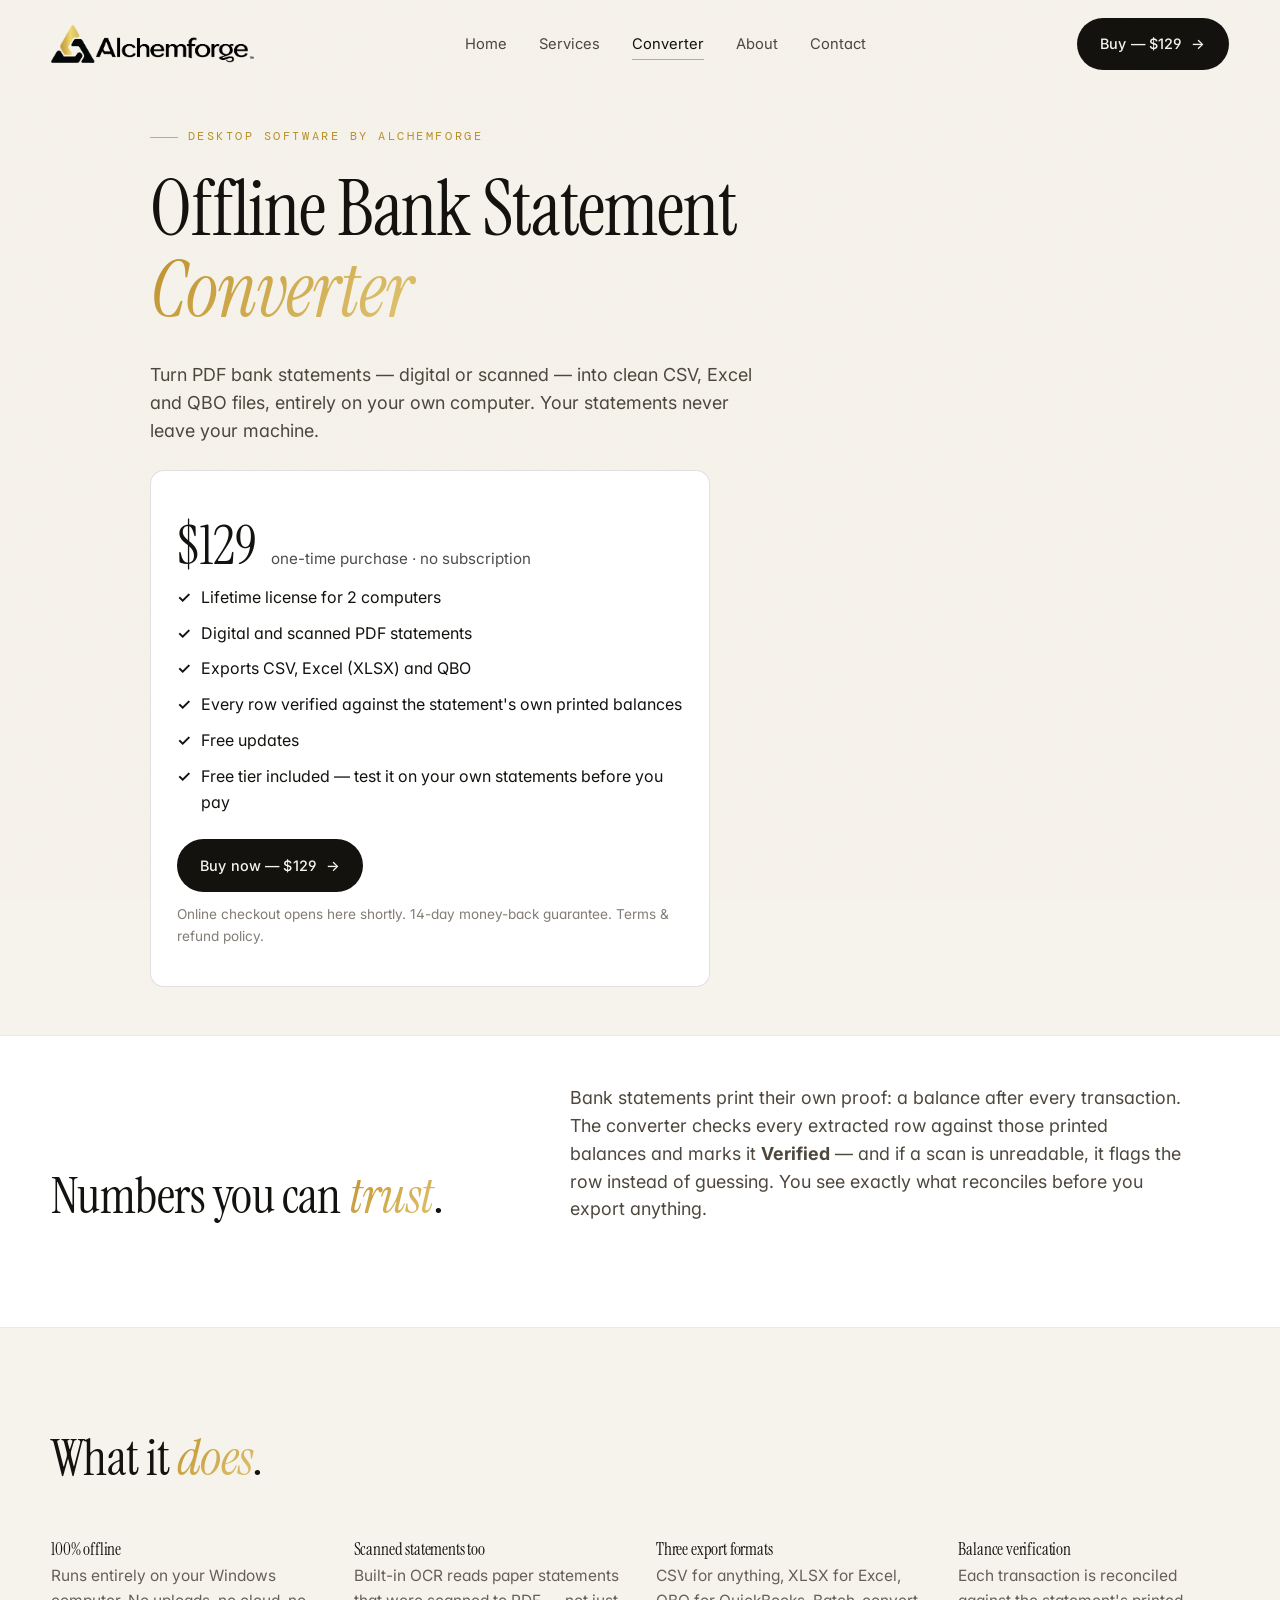
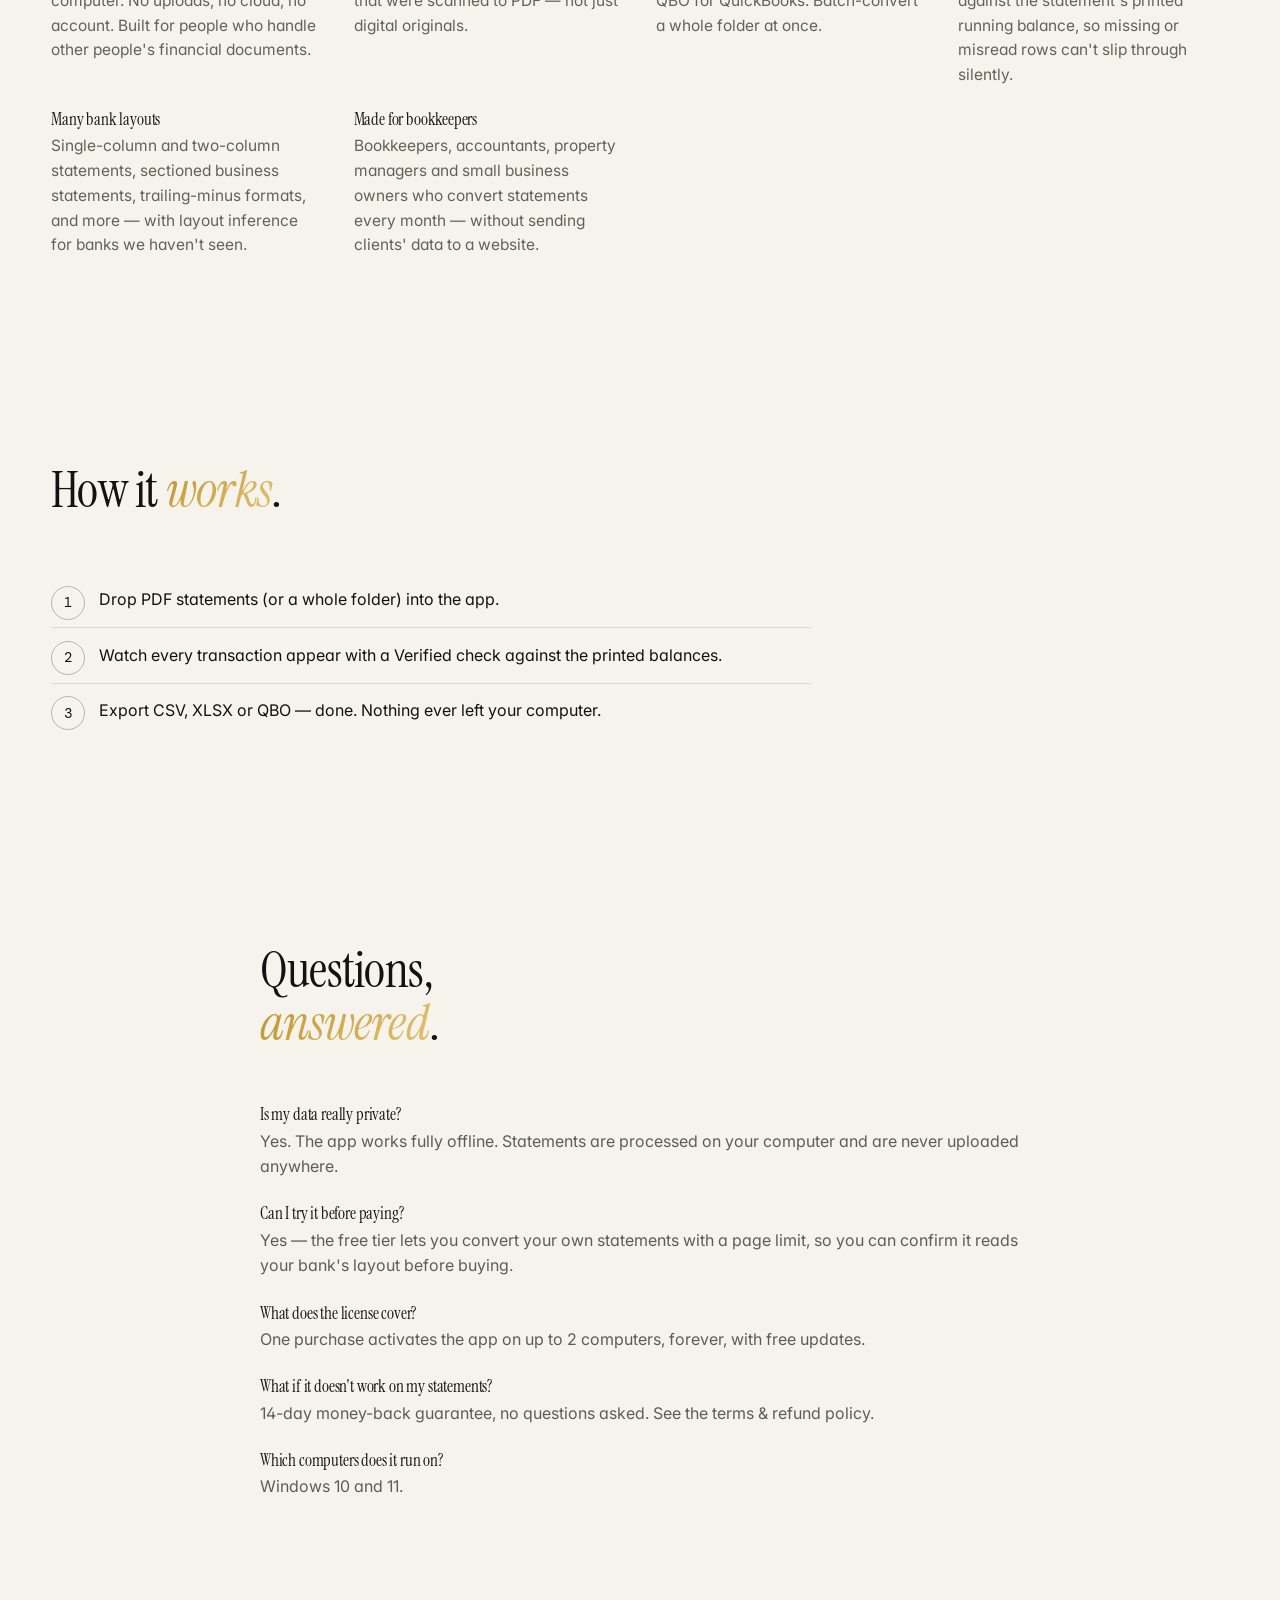
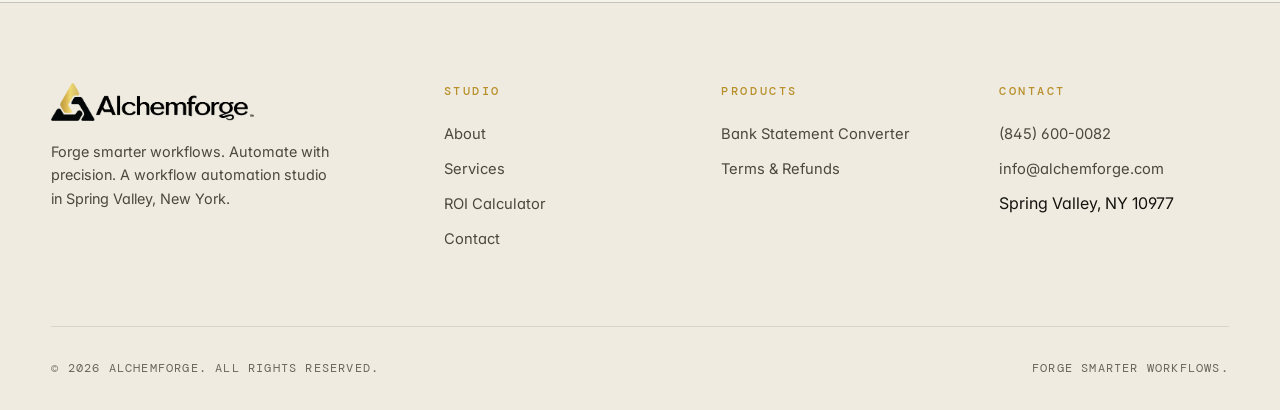
==== converter.html @ 485dc918 "Simplify purchase note" ====
<!doctype html>
<html lang="en">
<head>
<meta charset="utf-8" />
<meta name="viewport" content="width=device-width, initial-scale=1" />
<title>Offline Bank Statement Converter — Alchemforge</title>
<meta name="description" content="Convert PDF bank statements — digital or scanned — into CSV, Excel and QBO files, entirely on your own computer. One-time purchase, $129. By Alchemforge." />
<meta name="theme-color" content="#f6f3ec" />

<meta property="og:type" content="website" />
<meta property="og:title" content="Offline Bank Statement Converter — Alchemforge" />
<meta property="og:description" content="PDF bank statements to CSV, Excel and QBO — 100% offline on your computer. $129 one-time, lifetime license." />
<meta property="og:image" content="assets/images/logo.png" />
<meta property="og:site_name" content="Alchemforge" />

<link rel="icon" href="assets/images/favicon.ico" sizes="any" />
<link rel="icon" type="image/png" sizes="32x32" href="assets/images/favicon-32.png" />
<link rel="icon" type="image/png" sizes="16x16" href="assets/images/favicon-16.png" />
<link rel="apple-touch-icon" sizes="180x180" href="assets/images/apple-touch-icon.png" />

<link rel="preconnect" href="https://fonts.googleapis.com" />
<link rel="preconnect" href="https://fonts.gstatic.com" crossorigin />
<link href="https://fonts.googleapis.com/css2?family=Instrument+Serif:ital@0;1&family=Inter:wght@300;400;500;600&family=DM+Mono:wght@400;500&display=swap" rel="stylesheet" />

<link rel="stylesheet" href="assets/css/site.css" />

<style>
/* Page-local styles for the product page; everything else comes from site.css */
.product-hero { padding: 7.5rem 0 3rem; }
.product-hero .wrap { max-width: 980px; }
.price-row { display: flex; flex-wrap: wrap; align-items: baseline; gap: 0.9rem; margin: 1.4rem 0 0.4rem; }
.price-big { font-family: "Instrument Serif", serif; font-size: clamp(2.4rem, 5vw, 3.4rem); line-height: 1; }
.price-note { font-size: 0.95rem; opacity: 0.75; }
.buy-card { border: 1px solid rgba(0,0,0,0.12); border-radius: 14px; padding: 1.6rem 1.6rem 1.4rem; background: #fff; max-width: 560px; margin-top: 1.6rem; }
.buy-card ul { list-style: none; margin: 0 0 1.2rem; padding: 0; }
.buy-card li { padding: 0.32rem 0 0.32rem 1.5rem; position: relative; }
.buy-card li::before { content: "✓"; position: absolute; left: 0; font-weight: 600; }
.buy-smallprint { font-size: 0.85rem; opacity: 0.7; margin-top: 0.8rem; }
.feature-grid { display: grid; grid-template-columns: repeat(auto-fit, minmax(240px, 1fr)); gap: 1.4rem 2rem; margin-top: 2rem; }
.feature-grid h3 { font-size: 1.08rem; margin: 0 0 0.35rem; }
.feature-grid p { margin: 0; font-size: 0.97rem; opacity: 0.85; }
.steps { counter-reset: step; margin: 2rem 0 0; padding: 0; list-style: none; max-width: 760px; }
.steps li { counter-increment: step; padding: 0.9rem 0 0.9rem 3rem; position: relative; border-top: 1px solid rgba(0,0,0,0.1); }
.steps li:first-child { border-top: 0; }
.steps li::before { content: counter(step); position: absolute; left: 0; top: 0.8rem; width: 2rem; height: 2rem; border: 1px solid rgba(0,0,0,0.25); border-radius: 50%; display: grid; place-items: center; font-family: "DM Mono", monospace; font-size: 0.9rem; }
.qa { max-width: 760px; }
.qa h3 { font-size: 1.05rem; margin: 1.6rem 0 0.3rem; }
.qa p { margin: 0; opacity: 0.88; }
.verify-band { background: #fff; border-top: 1px solid rgba(0,0,0,0.08); border-bottom: 1px solid rgba(0,0,0,0.08); padding: 3rem 0; }
</style>
</head>
<body>
<a class="skip" href="#main">Skip to content</a>

<header class="site-header" id="siteHeader">
  <div class="wrap nav">
    <a class="brand" href="index.html" aria-label="Alchemforge home"><img src="assets/images/logo.png" alt="Alchemforge"/></a>
    <nav aria-label="Primary">
      <ul class="nav-links">
        <li><a href="index.html">Home</a></li>
        <li><a href="services.html">Services</a></li>
        <li><a href="converter.html" class="active">Converter</a></li>
        <li><a href="about.html">About</a></li>
        <li><a href="contact.html">Contact</a></li>
      </ul>
    </nav>
    <a class="btn btn-primary" href="#buy"><span class="label">Buy — $129</span><span class="arrow">→</span></a>
    <button class="menu-toggle" aria-label="Open menu" aria-controls="mobilePanel" aria-expanded="false"><span></span></button>
  </div>
</header>

<div class="mobile-panel" id="mobilePanel" role="dialog" aria-label="Menu">
  <ul>
    <li><a href="index.html">Home</a></li>
    <li><a href="services.html">Services</a></li>
    <li><a href="converter.html">Converter</a></li>
    <li><a href="about.html">About</a></li>
    <li><a href="contact.html">Contact</a></li>
  </ul>
  <a class="btn btn-primary" href="#buy"><span class="label">Buy — $129</span><span class="arrow">→</span></a>
  <div class="meta">Spring Valley, NY · (845) 600-0082</div>
</div>

<main id="main">

  <section class="product-hero">
    <div class="wrap">
      <span class="eyebrow">Desktop software by Alchemforge</span>
      <h1>Offline Bank Statement<br/><em class="italic-accent">Converter</em></h1>
      <p class="lede">
        Turn PDF bank statements — digital or scanned — into clean CSV, Excel and QBO files,
        entirely on your own computer. Your statements never leave your machine.
      </p>

      <div class="buy-card" id="buy">
        <div class="price-row">
          <span class="price-big">$129</span>
          <span class="price-note">one-time purchase · no subscription</span>
        </div>
        <ul>
          <li>Lifetime license for 2 computers</li>
          <li>Digital and scanned PDF statements</li>
          <li>Exports CSV, Excel (XLSX) and QBO</li>
          <li>Every row verified against the statement's own printed balances</li>
          <li>Free updates</li>
          <li>Free tier included — test it on your own statements before you pay</li>
        </ul>
        <a class="btn btn-primary" href="contact.html"><span class="label">Buy now — $129</span><span class="arrow">→</span></a>
        <p class="buy-smallprint">
          Online checkout opens here shortly.
          14-day money-back guarantee. <a href="terms.html">Terms &amp; refund policy</a>.
        </p>
      </div>
    </div>
  </section>

  <section class="verify-band">
    <div class="wrap">
      <div class="section-head">
        <div>
          <h2>Numbers you can <em class="italic-accent">trust</em>.</h2>
        </div>
        <div>
          <p class="lede" style="margin: 0;">
            Bank statements print their own proof: a balance after every transaction.
            The converter checks every extracted row against those printed balances and
            marks it <strong>Verified</strong> — and if a scan is unreadable, it flags the row
            instead of guessing. You see exactly what reconciles before you export anything.
          </p>
        </div>
      </div>
    </div>
  </section>

  <section>
    <div class="wrap">
      <div class="section-head">
        <div>
          <h2>What it <em class="italic-accent">does</em>.</h2>
        </div>
      </div>
      <div class="feature-grid">
        <div>
          <h3>100% offline</h3>
          <p>Runs entirely on your Windows computer. No uploads, no cloud, no account. Built for people who handle other people's financial documents.</p>
        </div>
        <div>
          <h3>Scanned statements too</h3>
          <p>Built-in OCR reads paper statements that were scanned to PDF — not just digital originals.</p>
        </div>
        <div>
          <h3>Three export formats</h3>
          <p>CSV for anything, XLSX for Excel, QBO for QuickBooks. Batch-convert a whole folder at once.</p>
        </div>
        <div>
          <h3>Balance verification</h3>
          <p>Each transaction is reconciled against the statement's printed running balance, so missing or misread rows can't slip through silently.</p>
        </div>
        <div>
          <h3>Many bank layouts</h3>
          <p>Single-column and two-column statements, sectioned business statements, trailing-minus formats, and more — with layout inference for banks we haven't seen.</p>
        </div>
        <div>
          <h3>Made for bookkeepers</h3>
          <p>Bookkeepers, accountants, property managers and small business owners who convert statements every month — without sending clients' data to a website.</p>
        </div>
      </div>
    </div>
  </section>

  <section>
    <div class="wrap">
      <div class="section-head">
        <div>
          <h2>How it <em class="italic-accent">works</em>.</h2>
        </div>
      </div>
      <ol class="steps">
        <li>Drop PDF statements (or a whole folder) into the app.</li>
        <li>Watch every transaction appear with a Verified check against the printed balances.</li>
        <li>Export CSV, XLSX or QBO — done. Nothing ever left your computer.</li>
      </ol>
    </div>
  </section>

  <section>
    <div class="wrap qa">
      <div class="section-head">
        <div>
          <h2>Questions, <em class="italic-accent">answered</em>.</h2>
        </div>
      </div>
      <h3>Is my data really private?</h3>
      <p>Yes. The app works fully offline. Statements are processed on your computer and are never uploaded anywhere.</p>
      <h3>Can I try it before paying?</h3>
      <p>Yes — the free tier lets you convert your own statements with a page limit, so you can confirm it reads your bank's layout before buying.</p>
      <h3>What does the license cover?</h3>
      <p>One purchase activates the app on up to 2 computers, forever, with free updates.</p>
      <h3>What if it doesn't work on my statements?</h3>
      <p>14-day money-back guarantee, no questions asked. See the <a href="terms.html">terms &amp; refund policy</a>.</p>
      <h3>Which computers does it run on?</h3>
      <p>Windows 10 and 11.</p>
    </div>
  </section>

</main>

<footer class="site-footer">
  <div class="wrap">
    <div class="footer-grid">
      <div class="footer-brand">
        <a class="brand" href="index.html"><img src="assets/images/logo.png" alt="Alchemforge"/></a>
        <p>Forge smarter workflows. Automate with precision. A workflow automation studio in Spring Valley, New York.</p>
      </div>
      <div class="footer-col"><h5>Studio</h5><ul>
        <li><a href="about.html">About</a></li>
        <li><a href="services.html">Services</a></li>
        <li><a href="roi.html">ROI Calculator</a></li>
        <li><a href="contact.html">Contact</a></li>
      </ul></div>
      <div class="footer-col"><h5>Products</h5><ul>
        <li><a href="converter.html">Bank Statement Converter</a></li>
        <li><a href="terms.html">Terms &amp; Refunds</a></li>
      </ul></div>
      <div class="footer-col"><h5>Contact</h5><ul>
        <li><a href="tel:+18456000082">(845) 600-0082</a></li>
        <li><a href="mailto:info@alchemforge.com">info@alchemforge.com</a></li>
        <li>Spring Valley, NY 10977</li>
      </ul></div>
    </div>
    <div class="footer-bottom">
      <div>© <span data-year>2026</span> Alchemforge. All rights reserved.</div>
      <div>Forge smarter workflows.</div>
    </div>
  </div>
</footer>

<script src="assets/js/site.js"></script>
</body>
</html>
---- assets/css/site.css ----
/* =========================================================
   Alchemforge — v3 Stylesheet
   Light cream theme, classical serif (no soft/wavy curves),
   cleaner typography, no text-overflow issues
   ========================================================= */

:root {
  /* Cream paper */
  --paper:      #f6f3ec;
  --paper-2:    #efebe1;
  --paper-3:    #e7e2d4;
  --bone:       #ddd6c4;
  --line:       rgba(20, 18, 14, 0.10);
  --line-2:     rgba(20, 18, 14, 0.18);
  --line-3:     rgba(20, 18, 14, 0.28);

  /* Ink */
  --ink:        #14120e;
  --ink-2:      #2a2620;
  --ink-3:      #4d473d;
  --muted:      #6b665b;
  --muted-2:    #8b8678;

  /* Gold — matched to the actual logo gradient (warmer/brighter, less brown) */
  --gold:       #d4ad3f;     /* dominant logo gold */
  --gold-2:     #e0c574;     /* mid gold (median sample) */
  --gold-3:     #ebd682;     /* highlight */
  --gold-deep:  #b8902b;     /* darkest gold from logo shadows — warm, not brown */
  --gold-rich:  #caa243;     /* rich saturated gold — used for italic accents */
  --gold-glow:  rgba(212, 173, 63, 0.22);

  /* Type — Instrument Serif is classical, NOT bendable */
  --serif:      "Instrument Serif", "Cormorant Garamond", "Playfair Display", Georgia, serif;
  --sans:       "Inter", system-ui, -apple-system, "Segoe UI", sans-serif;
  --mono:       "DM Mono", ui-monospace, "SF Mono", Menlo, monospace;

  --radius:     14px;
  --radius-sm:  8px;
  --shadow:     0 30px 80px -30px rgba(0,0,0,0.18);
  --ease:       cubic-bezier(0.22, 1, 0.36, 1);
}

* { box-sizing: border-box; }
html { scroll-behavior: smooth; -webkit-text-size-adjust: 100%; }

body {
  margin: 0;
  font-family: var(--sans);
  background: var(--paper);
  color: var(--ink);
  font-feature-settings: "ss01", "cv11";
  line-height: 1.6;
  -webkit-font-smoothing: antialiased;
  -moz-osx-font-smoothing: grayscale;
  overflow-x: hidden;
}

/* warm grain overlay */
body::before {
  content: "";
  position: fixed; inset: 0;
  pointer-events: none;
  z-index: 1;
  background-image: url("data:image/svg+xml;utf8,<svg xmlns='http://www.w3.org/2000/svg' width='160' height='160'><filter id='n'><feTurbulence type='fractalNoise' baseFrequency='0.9' numOctaves='2' stitchTiles='stitch'/><feColorMatrix values='0 0 0 0 0.4 0 0 0 0 0.32 0 0 0 0 0.18 0 0 0 0.05 0'/></filter><rect width='100%' height='100%' filter='url(%23n)'/></svg>");
  opacity: 0.5;
  mix-blend-mode: multiply;
}

img { max-width: 100%; height: auto; display: block; }
a { color: inherit; text-decoration: none; }
::selection { background: var(--gold-2); color: var(--ink); }

/* ---------- Typography ---------- */
/* Instrument Serif is single-weight (regular). Italic available. No variable axes -> no "bendable" feel. */
h1, h2, h3, h4 {
  font-family: var(--serif);
  font-weight: 400;
  letter-spacing: -0.015em;
  line-height: 1.05;
  margin: 0 0 0.4em;
  color: var(--ink);
}
h1 { font-size: clamp(2.6rem, 6vw, 5.2rem); }
h2 { font-size: clamp(1.9rem, 4vw, 3.4rem); }
h3 { font-size: clamp(1.3rem, 2vw, 1.6rem); letter-spacing: -0.01em; }
h4 { font-size: 1.2rem; }

p { margin: 0 0 1rem; color: var(--ink-3); }

.eyebrow {
  display: inline-flex; align-items: center; gap: 0.6rem;
  font-family: var(--mono);
  font-size: 0.72rem;
  text-transform: uppercase;
  letter-spacing: 0.22em;
  color: var(--gold-deep);
  margin-bottom: 1.4rem;
}
.eyebrow::before {
  content: ""; width: 28px; height: 1px; background: var(--gold);
  display: inline-block;
}

.lede {
  font-size: clamp(1.1rem, 1.4vw, 1.3rem);
  color: var(--ink-3);
  max-width: 56ch;
  line-height: 1.55;
}

em.flourish, .italic-accent {
  font-style: italic;
  font-family: var(--serif);
  /* Logo gold gradient — matches the triangle's warm gold tones */
  background: linear-gradient(135deg, var(--gold-deep) 0%, var(--gold-rich) 30%, var(--gold-2) 100%);
  -webkit-background-clip: text;
          background-clip: text;
  -webkit-text-fill-color: transparent;
          color: transparent;
  /* Italics overhang their bounding box — give the gradient room so letters don't clip */
  display: inline-block;
  padding: 0 0.08em 0.05em;
  margin: 0 -0.08em -0.05em;
  line-height: inherit;
}
/* Same fix anywhere a gradient is applied to text */
.story-quote em,
.calc-result .big {
  display: inline-block;
  padding: 0 0.08em 0.05em;
  margin: 0 -0.08em -0.05em;
}
/* fallback for browsers w/o background-clip text support */
@supports not (-webkit-background-clip: text) {
  em.flourish, .italic-accent, .story-quote em, .calc-result .big {
    color: var(--gold-rich);
    -webkit-text-fill-color: initial;
  }
}

/* ---------- Layout ---------- */
.wrap { width: min(1240px, 92%); margin-inline: auto; position: relative; z-index: 2; }
section { padding: clamp(4rem, 8vw, 7rem) 0; position: relative; }

.section-num {
  font-family: var(--mono);
  font-size: 0.7rem;
  letter-spacing: 0.2em;
  color: var(--muted);
  text-transform: uppercase;
}

/* ---------- Header / Nav ---------- */
.site-header {
  position: fixed; top: 0; left: 0; right: 0;
  z-index: 50;
  padding: 1.1rem 0;
  transition: background-color .4s var(--ease), backdrop-filter .4s var(--ease), padding .4s var(--ease), box-shadow .4s var(--ease);
}
.site-header.scrolled {
  background: rgba(246, 243, 236, 0.85);
  backdrop-filter: blur(14px) saturate(140%);
  -webkit-backdrop-filter: blur(14px) saturate(140%);
  padding: 0.6rem 0;
  border-bottom: 1px solid var(--line);
  box-shadow: 0 6px 24px -18px rgba(0,0,0,0.25);
}
.nav { display: flex; align-items: center; justify-content: space-between; gap: 2rem; }
.brand { display: inline-flex; align-items: center; }
.brand img { height: 38px; width: auto; display: block; }
@media (max-width: 600px) { .brand img { height: 32px; } }

.nav-links { display: flex; align-items: center; gap: 2rem; list-style: none; padding: 0; margin: 0; }
.nav-links a {
  font-size: 0.92rem;
  color: var(--ink-3);
  position: relative;
  padding: 0.3rem 0;
  transition: color .25s var(--ease);
}
.nav-links a:hover { color: var(--ink); }
.nav-links a.active { color: var(--ink); }
.nav-links a.active::after {
  content: ""; position: absolute; left: 0; right: 0; bottom: -2px;
  height: 1px; background: var(--gold);
}

.btn {
  display: inline-flex; align-items: center; gap: 0.55rem;
  padding: 0.85rem 1.4rem;
  border-radius: 999px;
  font-size: 0.9rem;
  font-weight: 500;
  letter-spacing: 0.01em;
  cursor: pointer;
  border: 1px solid transparent;
  transition: transform .25s var(--ease), background .25s var(--ease), color .25s var(--ease), border-color .25s var(--ease), box-shadow .25s var(--ease);
  font-family: var(--sans);
  white-space: nowrap;
}
.btn-primary {
  background: var(--ink);
  color: var(--paper);
}
.btn-primary:hover {
  background: var(--ink-2);
  transform: translateY(-1px);
  box-shadow: 0 12px 28px -10px rgba(0,0,0,0.30);
}
.btn-gold {
  background: var(--gold);
  color: var(--ink);
}
.btn-gold:hover {
  background: var(--gold-2);
  transform: translateY(-1px);
  box-shadow: 0 12px 30px -10px var(--gold-glow);
}
.btn-ghost {
  background: transparent;
  color: var(--ink);
  border-color: var(--line-2);
}
.btn-ghost:hover { border-color: var(--ink); color: var(--ink); }
.btn .arrow { transition: transform .25s var(--ease); }
.btn:hover .arrow { transform: translateX(3px); }

/* mobile menu */
.menu-toggle {
  display: none;
  background: none; border: 1px solid var(--line-2);
  border-radius: 999px;
  width: 44px; height: 44px;
  padding: 0;
  cursor: pointer;
  align-items: center; justify-content: center;
}
.menu-toggle span {
  display: block; width: 18px; height: 1px; background: var(--ink);
  position: relative;
}
.menu-toggle span::before, .menu-toggle span::after {
  content: ""; position: absolute; left: 0; width: 18px; height: 1px; background: var(--ink);
  transition: transform .3s var(--ease), top .3s var(--ease);
}
.menu-toggle span::before { top: -6px; }
.menu-toggle span::after  { top:  6px; }
.menu-toggle.open span { background: transparent; }
.menu-toggle.open span::before { top: 0; transform: rotate(45deg); }
.menu-toggle.open span::after  { top: 0; transform: rotate(-45deg); }

@media (max-width: 900px) {
  .nav-links, .nav .btn-primary { display: none; }
  .menu-toggle { display: inline-flex; }
  .mobile-panel.open { display: block; }
}
.mobile-panel {
  display: none;
  position: fixed; inset: 0;
  background: var(--paper);
  z-index: 49;
  padding: 6rem 6% 3rem;
}
.mobile-panel ul { list-style: none; padding: 0; margin: 0; display: flex; flex-direction: column; gap: 0.5rem; }
.mobile-panel a {
  display: block;
  font-family: var(--serif);
  font-size: clamp(2rem, 8vw, 3rem);
  padding: 0.5rem 0;
  border-bottom: 1px solid var(--line);
  color: var(--ink);
}
.mobile-panel .btn { margin-top: 2rem; }
.mobile-panel .meta {
  margin-top: auto;
  padding-top: 2.5rem;
  font-family: var(--mono); font-size: 0.75rem;
  color: var(--muted);
  letter-spacing: 0.12em;
  text-transform: uppercase;
}

/* ---------- HOME hero ---------- */
.hero {
  min-height: 100vh;
  padding-top: clamp(8rem, 16vh, 11rem);
  padding-bottom: clamp(4rem, 8vw, 6rem);
  display: flex; align-items: center;
  position: relative;
  overflow: hidden;
}
.hero-bg {
  position: absolute; inset: 0; z-index: 0;
  background:
    radial-gradient(60% 50% at 80% 15%, rgba(201, 150, 46, 0.18) 0%, transparent 60%),
    radial-gradient(70% 60% at 5% 95%, rgba(201, 150, 46, 0.10) 0%, transparent 60%),
    linear-gradient(180deg, var(--paper) 0%, var(--paper-2) 100%);
}
.hero-grid {
  position: absolute; inset: 0; z-index: 0;
  background-image:
    linear-gradient(to right, rgba(20,18,14,0.05) 1px, transparent 1px),
    linear-gradient(to bottom, rgba(20,18,14,0.05) 1px, transparent 1px);
  background-size: 80px 80px;
  mask-image: radial-gradient(ellipse 80% 60% at 50% 40%, black 30%, transparent 80%);
  -webkit-mask-image: radial-gradient(ellipse 80% 60% at 50% 40%, black 30%, transparent 80%);
}
.hero-content { position: relative; z-index: 2; max-width: 800px; }
.hero h1 {
  margin-bottom: 1.4rem;
  letter-spacing: -0.02em;
}
.hero .lede { margin-bottom: 2.4rem; }
.hero-actions { display: flex; gap: 1rem; flex-wrap: wrap; }

/* Hero illustration (right side) */
.hero-illustration {
  position: absolute;
  right: -40px;
  top: calc(50% - 260px);   /* manually center: 520px height / 2 */
  width: 520px;
  height: 520px;
  z-index: 1;
  pointer-events: none;
  opacity: 0.85;
}
@media (max-width: 1200px) {
  .hero-illustration {
    width: 420px; height: 420px;
    top: calc(50% - 210px);
    right: -140px; opacity: 0.4;
  }
}
@media (max-width: 900px) {
  .hero-illustration {
    width: 320px; height: 320px;
    top: 8%;
    right: -160px; opacity: 0.25;
  }
}
@media (max-width: 600px) {
  .hero-illustration { display: none; }
}

.hero-marquee {
  position: absolute; bottom: 2rem; left: 0; right: 0;
  z-index: 2;
  border-top: 1px solid var(--line);
  border-bottom: 1px solid var(--line);
  padding: 1rem 0;
  overflow: hidden;
  background: rgba(246, 243, 236, 0.5);
}
.hero-marquee-track {
  display: flex; gap: 4rem;
  white-space: nowrap;
  -webkit-animation: marquee 40s linear infinite;
          animation: marquee 40s linear infinite;
  font-family: var(--mono);
  font-size: 0.78rem;
  letter-spacing: 0.18em;
  color: var(--muted);
  text-transform: uppercase;
}
.hero-marquee-track span { display: inline-flex; align-items: center; gap: 4rem; }
.hero-marquee-track .dot {
  width: 6px; height: 6px; border-radius: 50%;
  background: var(--gold); display: inline-block;
}
@keyframes marquee {
  from { transform: translateX(0); }
  to   { transform: translateX(-50%); }
}
@-webkit-keyframes marquee {
  from { -webkit-transform: translateX(0); }
  to   { -webkit-transform: translateX(-50%); }
}

/* ---------- Cards ---------- */
.grid-cards {
  display: grid;
  grid-template-columns: repeat(auto-fit, minmax(240px, 1fr));
  gap: 1.4rem;
}
.card {
  background: #fbf8f1;
  border: 1px solid var(--line);
  border-radius: var(--radius);
  padding: 1.8rem;
  position: relative;
  overflow: hidden;
  transition: border-color .35s var(--ease), transform .35s var(--ease), box-shadow .35s var(--ease);
}
.card::before {
  content: "";
  position: absolute; top: 0; left: 0; right: 0; height: 1px;
  background: linear-gradient(90deg, transparent, var(--gold), transparent);
  opacity: 0;
  transition: opacity .35s var(--ease);
}
.card:hover {
  border-color: var(--line-2);
  transform: translateY(-4px);
  box-shadow: 0 24px 60px -30px rgba(0,0,0,0.18);
}
.card:hover::before { opacity: 1; }
.card .num {
  font-family: var(--mono);
  font-size: 0.7rem;
  letter-spacing: 0.22em;
  color: var(--gold-deep);
  text-transform: uppercase;
  margin-bottom: 1rem;
  display: block;
}
.card h3 { color: var(--ink); margin-bottom: 0.6rem; }
.card p  { color: var(--ink-3); font-size: 0.95rem; margin: 0; }
.card .icon {
  width: 44px; height: 44px;
  border-radius: 10px;
  display: inline-flex; align-items: center; justify-content: center;
  background: rgba(201, 150, 46, 0.10);
  border: 1px solid rgba(201, 150, 46, 0.28);
  margin-bottom: 1.2rem;
}
.card .icon svg { width: 22px; height: 22px; stroke: var(--gold-deep); }

/* ---------- Section heads ---------- */
.section-head {
  display: grid;
  grid-template-columns: 1fr 1.4fr;
  gap: 3rem;
  margin-bottom: 3.5rem;
  align-items: end;
}
@media (max-width: 800px) { .section-head { grid-template-columns: 1fr; gap: 1rem; } }
.section-head h2 { margin-bottom: 0; }
.section-head p { margin: 0; }

/* ---------- Splits ---------- */
.split {
  display: grid;
  grid-template-columns: 1fr 1fr;
  gap: 4rem;
  align-items: center;
}
@media (max-width: 900px) {
  .split { grid-template-columns: 1fr; gap: 2.5rem; }
  .split [style*="order: 2"] { order: initial !important; }
  .split [style*="order: 1"] { order: initial !important; }
}

.stat { border-top: 1px solid var(--line); padding-top: 1.2rem; }
.stat .num {
  font-family: var(--serif);
  font-size: clamp(2rem, 3.5vw, 2.8rem);
  color: var(--gold-deep);
  line-height: 1;
  display: block;
}
.stat .label {
  font-family: var(--mono);
  font-size: 0.72rem;
  letter-spacing: 0.18em;
  color: var(--muted);
  text-transform: uppercase;
  margin-top: 0.6rem;
  display: block;
}

/* ---------- Process steps — IMPROVED, no overflow ---------- */
.process {
  display: grid;
  grid-template-columns: repeat(4, 1fr);
  gap: 0;
  border-top: 1px solid var(--line-2);
}
.process-step {
  padding: 2rem 2rem 2rem 2rem;
  border-right: 1px solid var(--line);
  position: relative;
  word-wrap: break-word;
  overflow-wrap: break-word;
}
.process-step:first-child { padding-left: 0; }
.process-step:last-child { border-right: none; padding-right: 0; }
.process-step .num {
  font-family: var(--mono);
  font-size: 0.7rem;
  letter-spacing: 0.18em;
  color: var(--gold-deep);
  display: block;
  margin-bottom: 1rem;
}
.process-step h4 {
  font-family: var(--serif);
  font-size: 1.4rem;
  color: var(--ink);
  margin: 0 0 0.6rem;
}
.process-step p { font-size: 0.92rem; margin: 0; }

/* Critical fix: 2-col @ tablet, 1-col @ mobile to avoid clipping */
@media (max-width: 1100px) {
  .process { grid-template-columns: repeat(2, 1fr); }
  .process-step { padding: 2rem 2rem; }
  .process-step:nth-child(odd) { padding-left: 0; }
  .process-step:nth-child(even) { border-right: none; padding-right: 0; }
  .process-step:nth-child(1), .process-step:nth-child(2) { border-bottom: 1px solid var(--line); padding-bottom: 2rem; margin-bottom: 0; }
  .process-step:nth-child(3), .process-step:nth-child(4) { padding-top: 2rem; }
}
@media (max-width: 600px) {
  .process { grid-template-columns: 1fr; }
  .process-step { border-right: none; border-bottom: 1px solid var(--line); padding: 2rem 0; }
  .process-step:last-child { border-bottom: none; }
}

/* ---------- Quote block ---------- */
.quote-block {
  background: #fbf8f1;
  border: 1px solid var(--line);
  border-radius: var(--radius);
  padding: clamp(2rem, 5vw, 4rem);
  position: relative;
  text-align: center;
  max-width: 900px;
  margin-inline: auto;
}
.quote-block::before {
  content: "“";
  font-family: var(--serif);
  font-size: 8rem;
  position: absolute;
  top: -2rem; left: 1.5rem;
  color: var(--gold);
  opacity: 0.5;
  line-height: 1;
}
.quote-block p {
  font-family: var(--serif);
  font-style: italic;
  font-size: clamp(1.3rem, 2.2vw, 1.7rem);
  color: var(--ink);
  line-height: 1.4;
  margin: 0 0 2rem;
}
.quote-block .attr {
  font-family: var(--mono);
  font-size: 0.78rem;
  letter-spacing: 0.18em;
  color: var(--muted);
  text-transform: uppercase;
}

/* ---------- CTA banner ---------- */
.cta-banner {
  border: 1px solid var(--line-2);
  border-radius: var(--radius);
  padding: clamp(2rem, 5vw, 4rem);
  background:
    radial-gradient(80% 100% at 100% 0%, rgba(201, 150, 46, 0.18), transparent 60%),
    #fbf8f1;
  display: grid;
  grid-template-columns: 1.5fr auto;
  gap: 2rem;
  align-items: center;
}
@media (max-width: 800px) { .cta-banner { grid-template-columns: 1fr; } }
.cta-banner h2 { margin: 0 0 0.5rem; }
.cta-banner p  { margin: 0; max-width: 50ch; }

/* ---------- Footer ---------- */
.site-footer {
  background: #efebe1;
  border-top: 1px solid var(--line-2);
  padding: 5rem 0 2rem;
  position: relative;
  z-index: 2;
}
.footer-grid {
  display: grid;
  grid-template-columns: 1.5fr 1fr 1fr 1fr;
  gap: 3rem;
  margin-bottom: 4rem;
}
@media (max-width: 800px) { .footer-grid { grid-template-columns: 1fr 1fr; gap: 2rem; } }
.footer-brand .brand { margin-bottom: 1.2rem; }
.footer-brand p { font-size: 0.9rem; max-width: 32ch; color: var(--ink-3); }
.footer-col h5 {
  font-family: var(--mono);
  font-size: 0.72rem;
  letter-spacing: 0.22em;
  color: var(--gold-deep);
  text-transform: uppercase;
  margin: 0 0 1.2rem;
  font-weight: 500;
}
.footer-col ul { list-style: none; padding: 0; margin: 0; }
.footer-col li { margin-bottom: 0.6rem; }
.footer-col a {
  color: var(--ink-3);
  font-size: 0.92rem;
  transition: color .2s var(--ease);
}
.footer-col a:hover { color: var(--ink); }
.footer-bottom {
  border-top: 1px solid var(--line);
  padding-top: 2rem;
  display: flex;
  justify-content: space-between;
  flex-wrap: wrap; gap: 1rem;
  font-family: var(--mono);
  font-size: 0.75rem;
  color: var(--muted);
  letter-spacing: 0.1em;
  text-transform: uppercase;
}

/* ---------- Page header (subpages) ---------- */
.page-head {
  padding: clamp(8rem, 16vh, 11rem) 0 clamp(3rem, 6vw, 5rem);
  border-bottom: 1px solid var(--line);
  position: relative;
  overflow: hidden;
}
.page-head::before {
  content: ""; position: absolute; inset: 0;
  background: radial-gradient(60% 80% at 90% 0%, rgba(201, 150, 46, 0.16), transparent 60%);
  z-index: 0;
}
.page-head .wrap { z-index: 2; }
.page-head .lede { max-width: 50ch; margin-top: 1rem; }

/* ---------- Forms ---------- */
.form-card {
  background: #fbf8f1;
  border: 1px solid var(--line);
  border-radius: var(--radius);
  padding: clamp(1.5rem, 3vw, 2.4rem);
  box-shadow: 0 24px 60px -40px rgba(0,0,0,0.18);
}
.form-row { display: grid; grid-template-columns: 1fr 1fr; gap: 1rem; }
@media (max-width: 700px) { .form-row { grid-template-columns: 1fr; } }
.field { margin-bottom: 1.1rem; }
.field label {
  display: block;
  font-family: var(--mono);
  font-size: 0.72rem;
  letter-spacing: 0.18em;
  color: var(--muted);
  text-transform: uppercase;
  margin-bottom: 0.5rem;
}
.field input, .field textarea, .field select {
  width: 100%;
  background: var(--paper);
  border: 1px solid var(--line-2);
  border-radius: var(--radius-sm);
  color: var(--ink);
  font-family: var(--sans);
  font-size: 0.98rem;
  padding: 0.85rem 1rem;
  transition: border-color .2s var(--ease), background .2s var(--ease);
}
.field textarea { resize: vertical; min-height: 130px; }
.field input:focus, .field textarea:focus, .field select:focus {
  outline: none;
  border-color: var(--gold);
  background: #fffdf6;
  box-shadow: 0 0 0 4px var(--gold-glow);
}
.field select {
  appearance: none;
  background-image: url("data:image/svg+xml;utf8,<svg xmlns='http://www.w3.org/2000/svg' width='12' height='8' viewBox='0 0 12 8'><path d='M1 1l5 5 5-5' stroke='%238a6418' stroke-width='1.5' fill='none' stroke-linecap='round'/></svg>");
  background-repeat: no-repeat;
  background-position: right 1rem center;
  padding-right: 2.6rem;
}
.field .err { color: #b13a2c; font-size: 0.78rem; margin-top: 0.3rem; display: none; }
.field.invalid input, .field.invalid select, .field.invalid textarea { border-color: #b13a2c; }
.field.invalid .err { display: block; }

.form-success { display: none; text-align: center; padding: 3rem 1rem; }
.form-success.show { display: block; }
.form-success .check {
  width: 70px; height: 70px;
  border-radius: 50%;
  border: 1.5px solid var(--gold);
  display: flex; align-items: center; justify-content: center;
  margin: 0 auto 1.5rem;
  color: var(--gold-deep);
}
.form-success h3 { color: var(--ink); margin-bottom: 0.5rem; }

.btn .spinner {
  display: none;
  width: 16px; height: 16px;
  border: 2px solid rgba(255,255,255,0.3);
  border-top-color: var(--paper);
  border-radius: 50%;
  animation: spin 0.7s linear infinite;
}
.btn.loading .spinner { display: inline-block; }
.btn.loading .label, .btn.loading .arrow { display: none; }
@keyframes spin { to { transform: rotate(360deg); } }

/* contact info column */
.contact-info { display: flex; flex-direction: column; gap: 1.6rem; }
.contact-item h5 {
  font-family: var(--mono);
  font-size: 0.72rem; letter-spacing: 0.2em;
  color: var(--gold-deep); text-transform: uppercase;
  margin: 0 0 0.4rem;
}
.contact-item p, .contact-item a {
  font-family: var(--serif);
  font-size: 1.4rem;
  color: var(--ink);
  margin: 0;
  line-height: 1.3;
}
.contact-item a { transition: color .2s var(--ease); }
.contact-item a:hover { color: var(--gold-deep); }
.contact-item .hours-list {
  font-family: var(--sans);
  font-size: 0.95rem;
  color: var(--ink-3);
  line-height: 1.7;
  margin: 0;
}
.contact-item .hours-list strong {
  font-family: var(--serif);
  font-weight: 400;
  color: var(--ink);
  display: inline-block;
  min-width: 9rem;
}

/* ---------- Reveal-on-scroll ---------- */
.reveal {
  opacity: 0;
  transform: translateY(24px);
  transition: opacity .9s var(--ease), transform .9s var(--ease);
  transition-delay: var(--delay, 0s);
}
.reveal.in { opacity: 1; transform: none; }

/* ---------- ROI Calculator ---------- */
.calc {
  display: grid;
  grid-template-columns: 1fr 1.1fr;
  gap: 2rem;
  align-items: stretch;
}
@media (max-width: 900px) { .calc { grid-template-columns: 1fr; } }

.calc-inputs {
  background: #fbf8f1;
  border: 1px solid var(--line);
  border-radius: var(--radius);
  padding: clamp(1.6rem, 4vw, 2.4rem);
}
.calc-result {
  border: 1px solid var(--line-2);
  border-radius: var(--radius);
  padding: clamp(1.6rem, 4vw, 2.4rem);
  background:
    radial-gradient(80% 100% at 100% 0%, rgba(201, 150, 46, 0.20), transparent 60%),
    #fbf8f1;
  display: flex; flex-direction: column;
  position: relative; overflow: hidden;
}
.calc-result .big {
  font-family: var(--serif);
  font-size: clamp(3rem, 7.5vw, 5.4rem);
  background: linear-gradient(135deg, var(--gold-deep) 0%, var(--gold-rich) 30%, var(--gold-2) 100%);
  -webkit-background-clip: text;
          background-clip: text;
  -webkit-text-fill-color: transparent;
          color: transparent;
  line-height: 1;
  letter-spacing: -0.03em;
  margin: 1rem 0 0.5rem;
  display: inline-block;
  transform-origin: left center;
}
.calc-result .currency {
  font-family: var(--mono);
  font-size: 1.4rem; color: var(--gold);
  vertical-align: top;
  margin-right: 0.2rem;
}
.calc-result .sub {
  font-family: var(--mono);
  font-size: 0.74rem; letter-spacing: 0.18em;
  color: var(--muted); text-transform: uppercase;
}
.calc-result .breakdown {
  margin-top: auto; padding-top: 2rem;
  display: grid; grid-template-columns: 1fr 1fr; gap: 1rem;
}
.calc-result .breakdown div {
  border-top: 1px solid var(--line);
  padding-top: 0.8rem;
}
.calc-result .breakdown b {
  display: block;
  font-family: var(--serif); font-size: 1.3rem;
  color: var(--ink); font-weight: 400;
}
.calc-result .breakdown span {
  font-family: var(--mono);
  font-size: 0.7rem; letter-spacing: 0.16em;
  color: var(--muted); text-transform: uppercase;
}

.range-row { display: flex; align-items: baseline; justify-content: space-between; margin-bottom: 0.4rem; }
.range-row b {
  font-family: var(--serif);
  font-size: 1.6rem;
  color: var(--gold-deep);
  font-weight: 400;
}
.range-row .label {
  font-family: var(--mono);
  font-size: 0.72rem;
  letter-spacing: 0.18em;
  color: var(--muted);
  text-transform: uppercase;
}
input[type="range"] {
  -webkit-appearance: none; appearance: none;
  width: 100%;
  height: 4px;
  background: var(--bone);
  border-radius: 999px;
  outline: none;
  margin-bottom: 1.6rem;
}
input[type="range"]::-webkit-slider-thumb {
  -webkit-appearance: none; appearance: none;
  width: 20px; height: 20px;
  background: var(--gold);
  border: 2px solid var(--paper);
  border-radius: 50%;
  cursor: pointer;
  box-shadow: 0 0 0 4px var(--gold-glow);
  transition: transform .15s var(--ease);
}
input[type="range"]::-webkit-slider-thumb:hover { transform: scale(1.15); }
input[type="range"]::-moz-range-thumb {
  width: 20px; height: 20px;
  background: var(--gold);
  border: 2px solid var(--paper);
  border-radius: 50%;
  cursor: pointer;
}

/* ---------- Utility ---------- */
.divider { height: 1px; background: linear-gradient(90deg, transparent, var(--line-2), transparent); margin: 0; border: none; }

.bullet-row { display: flex; align-items: flex-start; gap: 0.8rem; margin: 0; }
.bullet-row .arrow { color: var(--gold-deep); flex-shrink: 0; line-height: 1.6; }

.skip { position: absolute; left: -999px; }
.skip:focus { left: 1rem; top: 1rem; padding: 0.5rem 1rem; background: var(--gold); color: var(--ink); z-index: 100; border-radius: 4px; }

@media (prefers-reduced-motion: reduce) {
  *, *::before, *::after { animation-duration: 0.01ms !important; transition-duration: 0.01ms !important; }
  .reveal { opacity: 1; transform: none; }
}

/* =========================================================
   PAGE-SPECIFIC PERSONALITIES
   Each subpage has its own visual signature so they don't
   feel like duplicates of the homepage.
   ========================================================= */

/* ---------- SERVICES — bold service blocks with imagery ---------- */
.service-block {
  display: grid;
  grid-template-columns: 1fr 1fr;
  gap: 4rem;
  align-items: center;
  padding: clamp(3rem, 6vw, 5rem) 0;
  border-bottom: 1px solid var(--line);
}
.service-block:last-of-type { border-bottom: none; }
@media (max-width: 900px) { .service-block { grid-template-columns: 1fr; gap: 2.5rem; } }
.service-block .meta {
  font-family: var(--mono);
  font-size: 0.72rem;
  letter-spacing: 0.22em;
  color: var(--gold-deep);
  text-transform: uppercase;
  margin-bottom: 1rem;
}
.service-block h2 {
  margin-bottom: 1rem;
  font-size: clamp(2rem, 3.6vw, 2.8rem);
}
.service-block .summary {
  font-size: 1.1rem;
  color: var(--ink-3);
  line-height: 1.55;
  margin-bottom: 1.4rem;
}
.service-block .examples {
  font-family: var(--mono);
  font-size: 0.75rem;
  letter-spacing: 0.16em;
  color: var(--muted);
  text-transform: uppercase;
  display: flex; flex-wrap: wrap; gap: 0.5rem;
}
.service-block .examples span {
  background: rgba(201, 150, 46, 0.10);
  border: 1px solid rgba(201, 150, 46, 0.25);
  padding: 0.4rem 0.8rem;
  border-radius: 999px;
}

.service-visual {
  border-radius: var(--radius);
  overflow: hidden;
  border: 1px solid var(--line);
  background: #fbf8f1;
  aspect-ratio: 4/3;
  position: relative;
}
.service-visual svg { width: 100%; height: 100%; display: block; }

/* alternating layout */
.service-block.flip .service-visual { order: -1; }
@media (max-width: 900px) {
  .service-block.flip .service-visual { order: initial; }
}

/* ---------- ABOUT — big editorial story layout ---------- */
.story-quote {
  font-family: var(--serif);
  font-size: clamp(1.8rem, 3.4vw, 2.6rem);
  line-height: 1.25;
  color: var(--ink);
  max-width: 22ch;
  letter-spacing: -0.01em;
}
.story-quote em {
  font-style: italic;
  background: linear-gradient(135deg, var(--gold-deep) 0%, var(--gold-rich) 30%, var(--gold-2) 100%);
  -webkit-background-clip: text;
          background-clip: text;
  -webkit-text-fill-color: transparent;
          color: transparent;
}
.story-grid {
  display: grid;
  grid-template-columns: 1fr 1.4fr;
  gap: 5rem;
  align-items: start;
}
@media (max-width: 900px) { .story-grid { grid-template-columns: 1fr; gap: 2.5rem; } }
.story-image {
  border-radius: var(--radius);
  overflow: hidden;
  aspect-ratio: 4/5;
  background: #fbf8f1;
  border: 1px solid var(--line);
  position: sticky;
  top: 8rem;
}
.story-image svg { width: 100%; height: 100%; }
@media (max-width: 900px) {
  .story-image { aspect-ratio: 16/10; position: static; }
}

.principle-row {
  display: grid;
  grid-template-columns: auto 1fr;
  gap: 2.5rem;
  padding: 2.5rem 0;
  border-bottom: 1px solid var(--line);
  align-items: start;
}
.principle-row:last-child { border-bottom: none; }
@media (max-width: 700px) { .principle-row { grid-template-columns: 1fr; gap: 1rem; padding: 2rem 0; } }
.principle-row .num {
  font-family: var(--serif);
  font-size: clamp(2.4rem, 4vw, 3.4rem);
  color: var(--gold);
  line-height: 1;
  font-style: italic;
}
.principle-row h3 { margin: 0 0 0.5rem; font-size: 1.5rem; }
.principle-row p { margin: 0; color: var(--ink-3); max-width: 56ch; }

/* ---------- CONTACT — warm split with imagery ---------- */
.contact-split {
  grid-template-columns: 1fr 1.4fr;
  gap: 4rem;
}
@media (max-width: 900px) {
  .contact-split {
    grid-template-columns: 1fr;
    gap: 2.5rem;
  }
}

.contact-hero {
  display: grid;
  grid-template-columns: 1fr 0.9fr;
  gap: 4rem;
  align-items: center;
}
@media (max-width: 900px) { .contact-hero { grid-template-columns: 1fr; gap: 2rem; } }
.contact-visual {
  border-radius: var(--radius);
  overflow: hidden;
  aspect-ratio: 5/6;
  border: 1px solid var(--line);
  background: #fbf8f1;
}
.contact-visual svg { width: 100%; height: 100%; }
@media (max-width: 900px) {
  .contact-visual { aspect-ratio: 16/9; }
}

/* ---------- ROI — distinct calc-page header ---------- */
.calc-hint {
  background: rgba(201, 150, 46, 0.06);
  border: 1px solid rgba(201, 150, 46, 0.20);
  border-radius: var(--radius-sm);
  padding: 1rem 1.2rem;
  font-size: 0.88rem;
  color: var(--ink-3);
  margin-top: 1.4rem;
  display: flex;
  gap: 0.8rem;
  align-items: flex-start;
}
.calc-hint .icon { color: var(--gold-deep); flex-shrink: 0; line-height: 1.4; }
.calc-hint strong { color: var(--ink); font-weight: 500; }

/* ---------- HOMEPAGE service preview — visual cards ---------- */
.service-preview-grid {
  display: grid;
  grid-template-columns: repeat(2, 1fr);
  gap: 1.4rem;
}
@media (max-width: 700px) { .service-preview-grid { grid-template-columns: 1fr; } }

.service-preview {
  background: #fbf8f1;
  border: 1px solid var(--line);
  border-radius: var(--radius);
  padding: 0;
  position: relative;
  overflow: hidden;
  transition: transform .35s var(--ease), box-shadow .35s var(--ease), border-color .35s var(--ease);
  display: flex;
  flex-direction: column;
}
.service-preview:hover {
  transform: translateY(-4px);
  border-color: var(--line-2);
  box-shadow: 0 24px 60px -30px rgba(0,0,0,0.20);
}
.service-preview .visual {
  aspect-ratio: 16/9;
  background: linear-gradient(135deg, #f1ecdf 0%, #e8e1d0 100%);
  border-bottom: 1px solid var(--line);
  position: relative;
  overflow: hidden;
}
.service-preview .visual svg { width: 100%; height: 100%; display: block; }
.service-preview .body { padding: 1.6rem 1.8rem 1.8rem; }
.service-preview .num {
  font-family: var(--mono);
  font-size: 0.7rem;
  letter-spacing: 0.22em;
  color: var(--gold-deep);
  text-transform: uppercase;
  margin-bottom: 0.6rem;
  display: block;
}
.service-preview h3 { color: var(--ink); margin-bottom: 0.5rem; font-size: 1.4rem; }
.service-preview p  { color: var(--ink-3); font-size: 0.95rem; margin: 0; }

/* On hover, the service-preview's illustration breathes slightly */
.service-preview .visual img { transition: transform .8s var(--ease); }
.service-preview:hover .visual img { transform: scale(1.05); }

/* =========================================================
   PAGE-LEVEL ANIMATIONS
   Each page has its own moving signature, in the same family.
   ========================================================= */

/* SHARED: a slow ambient drift for decorative triangles */
@keyframes driftA {
  0%   { transform: translate(0, 0) rotate(0deg); }
  50%  { transform: translate(8px, -10px) rotate(2deg); }
  100% { transform: translate(0, 0) rotate(0deg); }
}
@keyframes driftB {
  0%   { transform: translate(0, 0) rotate(0deg); }
  50%  { transform: translate(-10px, 6px) rotate(-2deg); }
  100% { transform: translate(0, 0) rotate(0deg); }
}

/* SHARED: pulse a node */
@keyframes pulseGlow {
  0%, 100% { opacity: 0.3; transform: scale(1); }
  50%      { opacity: 0.7; transform: scale(1.2); }
}

/* SHARED: gentle vertical float */
@keyframes floatY {
  0%, 100% { transform: translateY(0); }
  50%      { transform: translateY(-6px); }
}

/* SHARED: dashed line crawl (used as ".dashflow") */
@keyframes dashFlow {
  to { stroke-dashoffset: -16; }
}
.dashflow {
  stroke-dasharray: 4 4;
  animation: dashFlow 1.4s linear infinite;
}

/* HOME — hero illustration breathes (pulses are handled inside the SVG itself) */
.hero-illustration {
  animation: floatY 8s ease-in-out infinite;
}

/* SERVICES — alternating ticker that lists everything we automate */
.scroll-strip {
  border-top: 1px solid var(--line);
  border-bottom: 1px solid var(--line);
  background: rgba(246, 243, 236, 0.6);
  overflow: hidden;
  padding: 1.2rem 0;
  margin: 4rem 0;
}
.scroll-strip-track {
  display: flex; gap: 3rem;
  white-space: nowrap;
  font-family: var(--serif);
  font-size: clamp(1.4rem, 2.5vw, 2rem);
  color: var(--ink);
  -webkit-animation: marquee 50s linear infinite;
          animation: marquee 50s linear infinite;
  will-change: transform;
}
.scroll-strip-track span { display: inline-flex; align-items: center; gap: 3rem; }
.scroll-strip-track em {
  font-style: italic;
  background: linear-gradient(135deg, var(--gold-deep) 0%, var(--gold-rich) 30%, var(--gold-2) 100%);
  -webkit-background-clip: text;
          background-clip: text;
  -webkit-text-fill-color: transparent;
}
.scroll-strip-track .dot {
  width: 8px; height: 8px; border-radius: 50%;
  background: var(--gold);
  display: inline-block;
}

/* SERVICES — animated dashes inside service illustrations */
.service-visual svg .flow-line {
  stroke-dasharray: 4 4;
  animation: dashFlow 1.6s linear infinite;
}

/* ABOUT — slow rotation on the central forge mark */
@keyframes slowSpin {
  from { transform: rotate(0deg); }
  to   { transform: rotate(360deg); }
}
.story-image .ring-spin {
  transform-origin: center;
  transform-box: fill-box;
  animation: slowSpin 60s linear infinite;
}

/* ABOUT — vertical word-stack ticker (different direction from home) */
@keyframes verticalRoll {
  0%, 18%   { transform: translateY(0); }
  20%, 38%  { transform: translateY(-1.4em); }
  40%, 58%  { transform: translateY(-2.8em); }
  60%, 78%  { transform: translateY(-4.2em); }
  80%, 98%  { transform: translateY(-5.6em); }
  100%      { transform: translateY(-7em); }
}
@-webkit-keyframes verticalRoll {
  0%, 18%   { -webkit-transform: translateY(0); }
  20%, 38%  { -webkit-transform: translateY(-1.4em); }
  40%, 58%  { -webkit-transform: translateY(-2.8em); }
  60%, 78%  { -webkit-transform: translateY(-4.2em); }
  80%, 98%  { -webkit-transform: translateY(-5.6em); }
  100%      { -webkit-transform: translateY(-7em); }
}
.word-roll {
  display: inline-block;
  height: 1.1em;
  overflow: hidden;
  vertical-align: -0.18em;
}
.word-roll-track {
  display: flex; flex-direction: column;
  -webkit-animation: verticalRoll 12s cubic-bezier(0.7, 0, 0.3, 1) infinite;
          animation: verticalRoll 12s cubic-bezier(0.7, 0, 0.3, 1) infinite;
}
.word-roll-track > span {
  height: 1.4em;
  line-height: 1.1em;
  font-style: italic;
  background: linear-gradient(135deg, var(--gold-deep) 0%, var(--gold-rich) 30%, var(--gold-2) 100%);
  -webkit-background-clip: text;
          background-clip: text;
  -webkit-text-fill-color: transparent;
  white-space: nowrap;
}

/* CONTACT — paper plane lifts and trails */
@keyframes planeFly {
  0%   { transform: translate(0, 0) rotate(-25deg); }
  50%  { transform: translate(8px, -14px) rotate(-25deg); }
  100% { transform: translate(0, 0) rotate(-25deg); }
}
.contact-visual .plane-group { animation: planeFly 6s ease-in-out infinite; transform-origin: center; transform-box: fill-box; }
.contact-visual .trail-path  {
  stroke-dasharray: 2 6;
  animation: dashFlow 1.4s linear infinite;
}
.contact-visual .sparkle {
  animation: pulseGlow 2.4s ease-in-out infinite;
  transform-origin: center;
  transform-box: fill-box;
}
.contact-visual .sparkle-2 { animation-delay: 0.6s; }
.contact-visual .sparkle-3 { animation-delay: 1.2s; }

/* ROI — number flicker on update (handled in JS) */
.calc-result .big.bumping {
  animation: numberBump 0.5s cubic-bezier(0.34, 1.56, 0.64, 1);
}
@keyframes numberBump {
  0%   { transform: scale(1); }
  35%  { transform: scale(1.06); }
  100% { transform: scale(1); }
}

/* Counter-rotating ring around the result number */
@keyframes orbitRing {
  from { transform: rotate(0deg); }
  to   { transform: rotate(360deg); }
}
.calc-result {
  position: relative;
}
.calc-result::after {
  content: "";
  position: absolute;
  top: -60px; right: -60px;
  width: 200px; height: 200px;
  border: 1px dashed rgba(212, 173, 63, 0.30);
  border-radius: 50%;
  animation: orbitRing 50s linear infinite;
  pointer-events: none;
  z-index: 0;
}
.calc-result > * { position: relative; z-index: 1; }

/* Tab indicator pulse on active nav item */
.nav-links a.active::after {
  animation: linePulse 3.5s ease-in-out infinite;
}
@keyframes linePulse {
  0%, 100% { opacity: 1; transform: scaleX(1); }
  50%      { opacity: 0.6; transform: scaleX(0.6); }
}
.nav-links a.active::after { transform-origin: left; }
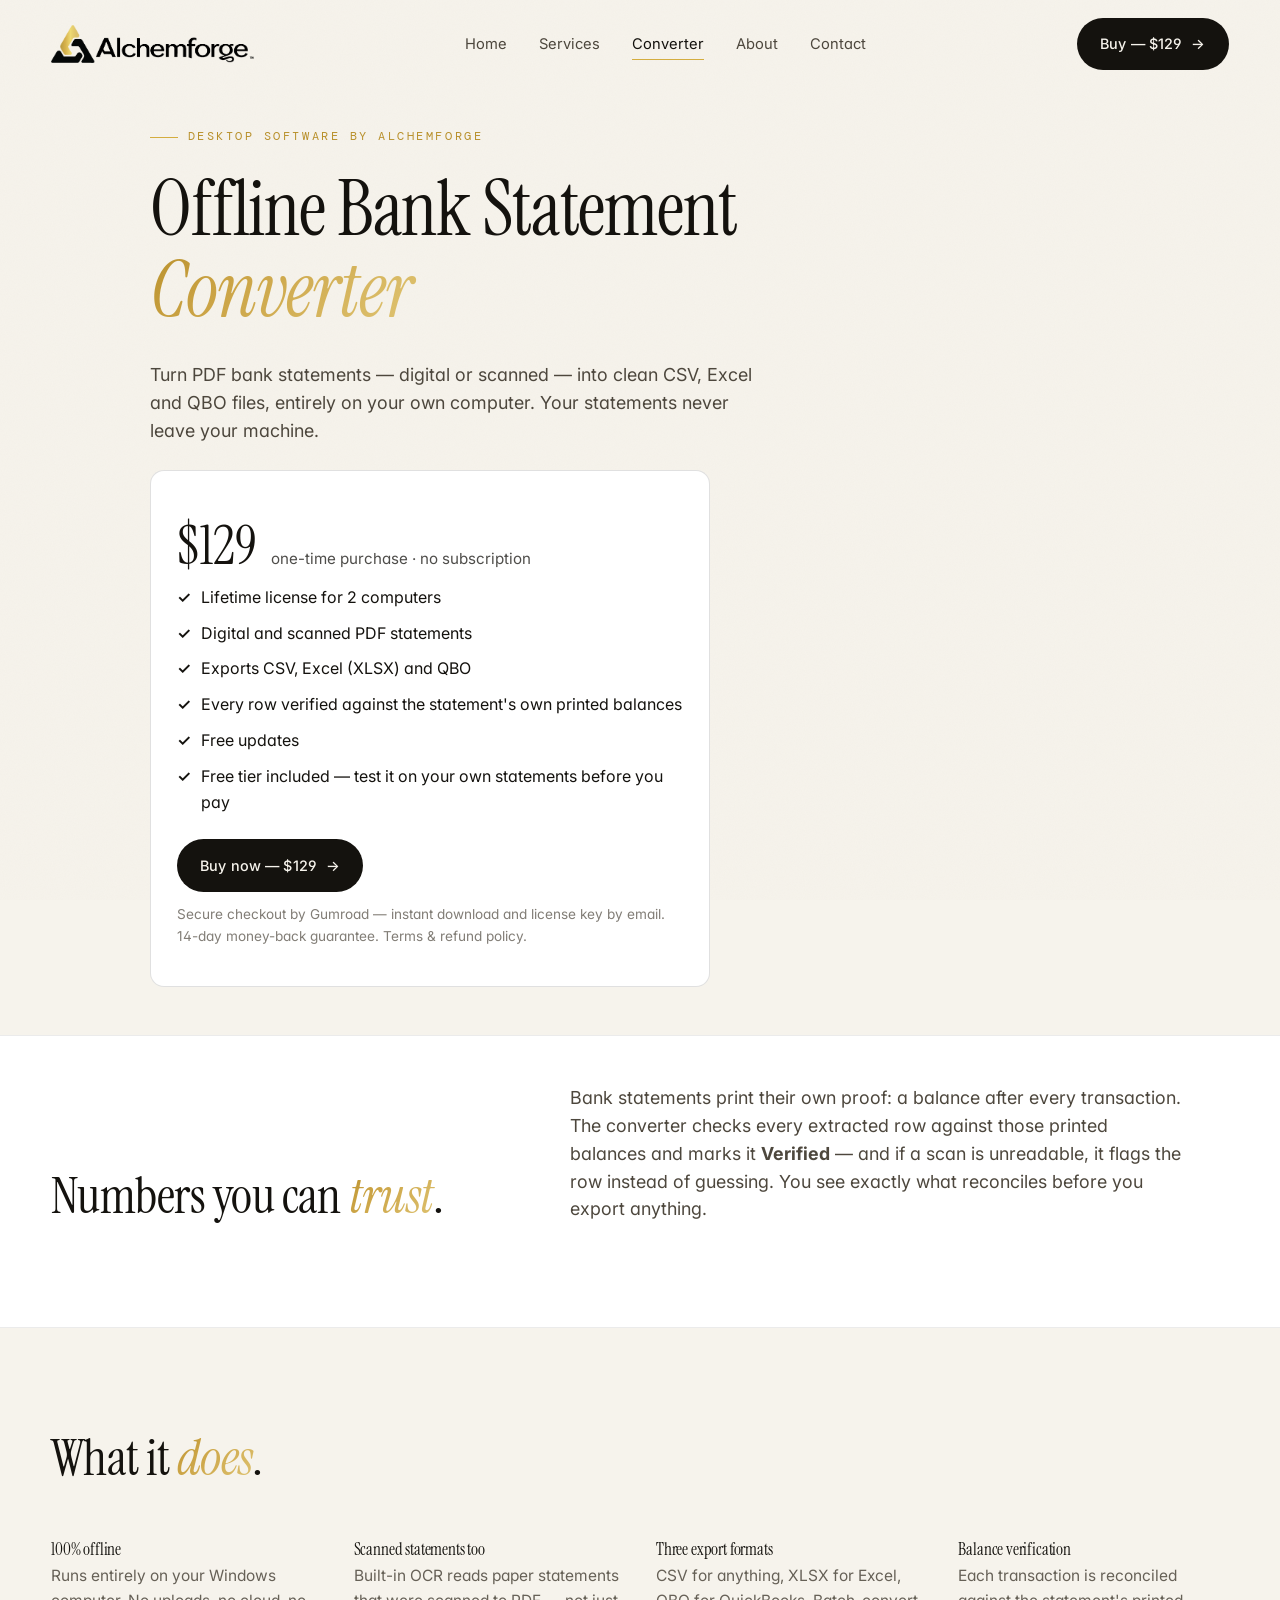
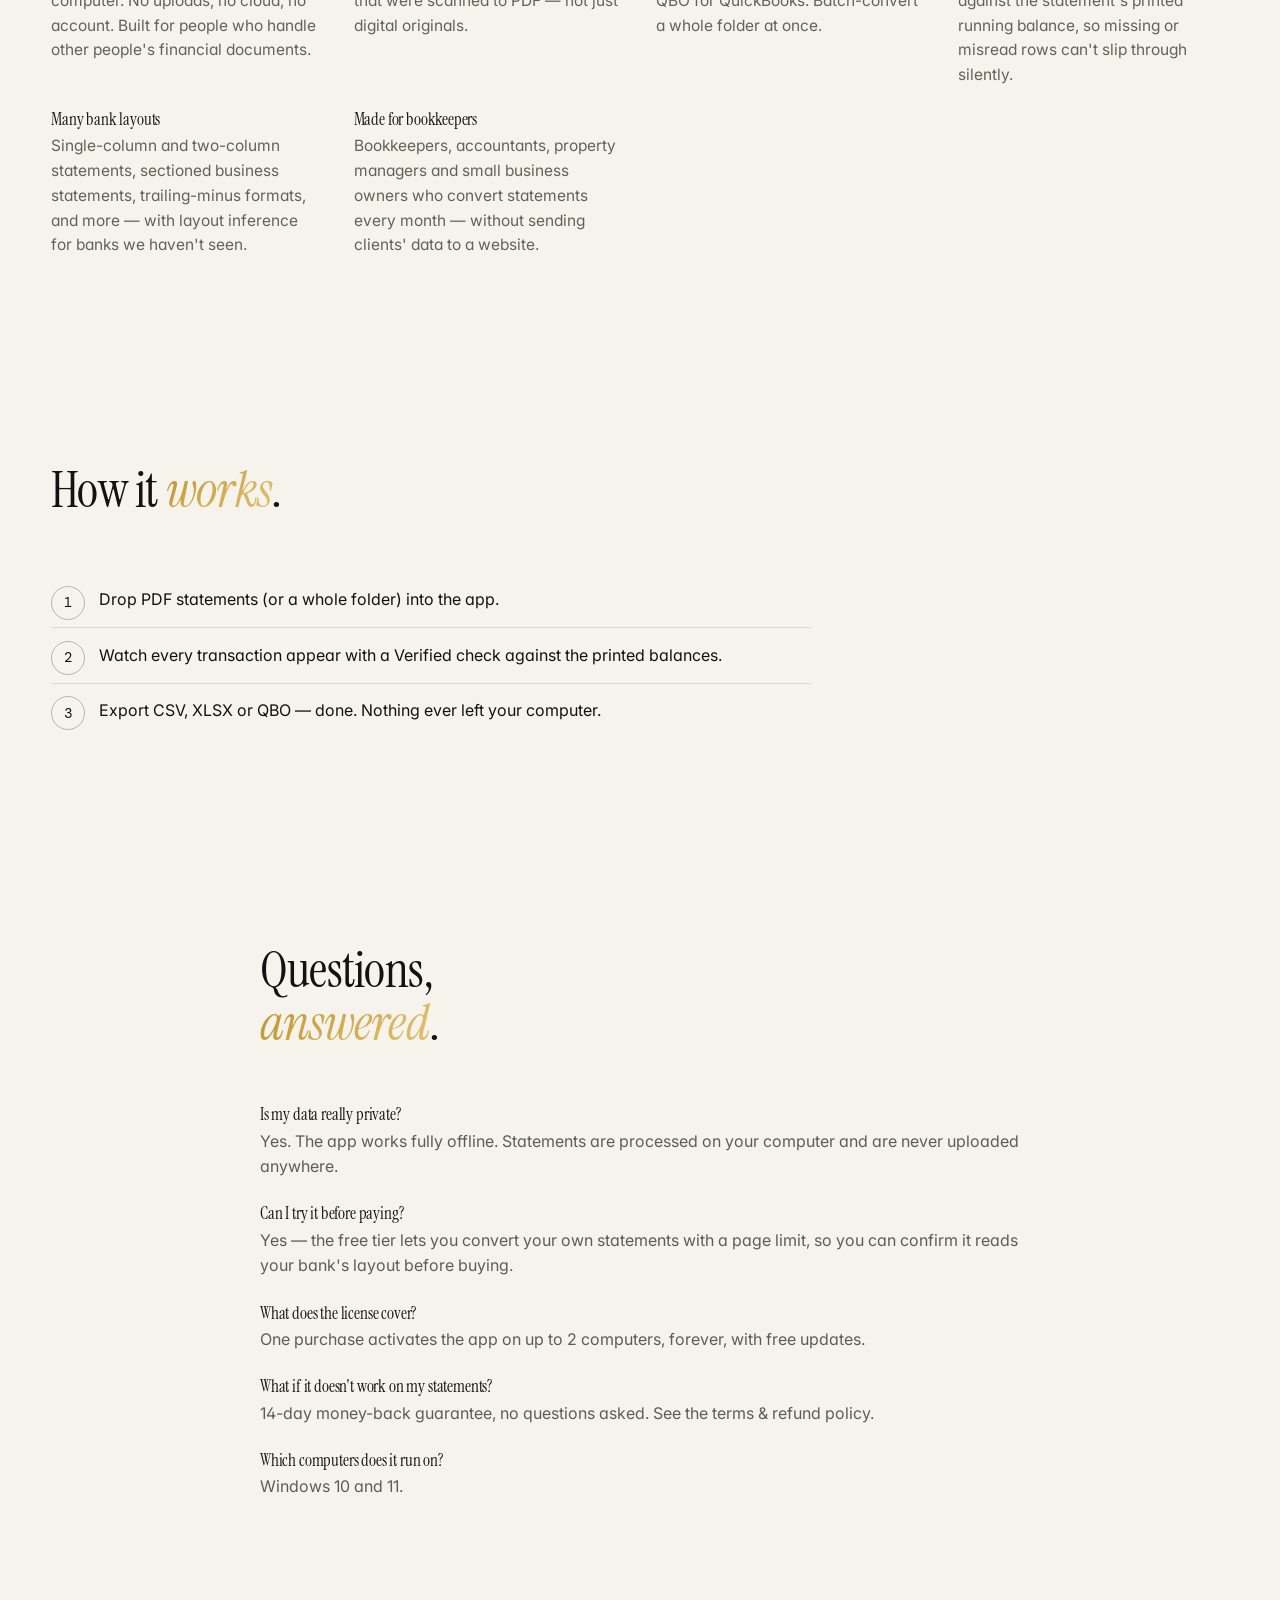
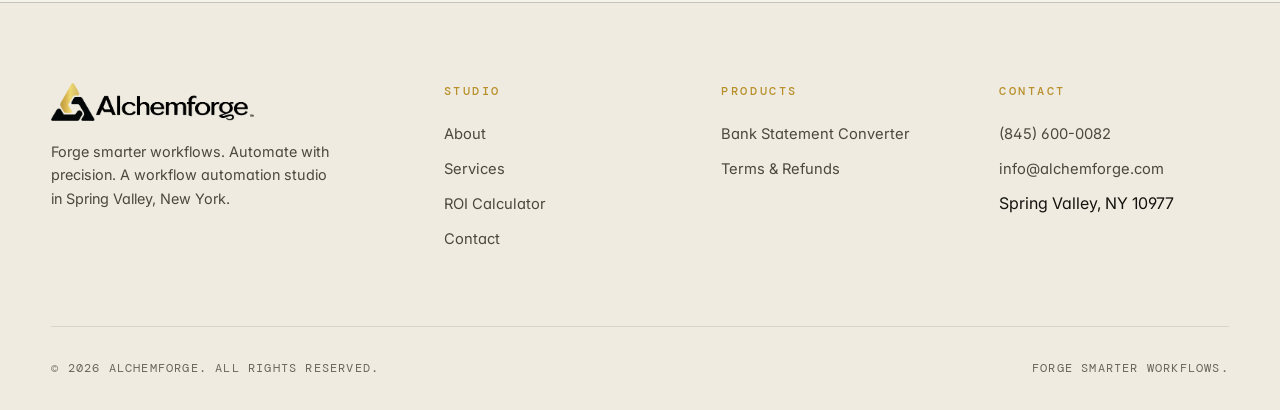
==== commit 2f279fb4: "Buy button to Gumroad checkout + product schema" ====
--- a/converter.html
+++ b/converter.html
@@ -23,6 +23,70 @@
 <link href="https://fonts.googleapis.com/css2?family=Instrument+Serif:ital@0;1&family=Inter:wght@300;400;500;600&family=DM+Mono:wght@400;500&display=swap" rel="stylesheet" />
 
 <link rel="stylesheet" href="assets/css/site.css" />
+
+<script type="application/ld+json">
+{
+  "@context": "https://schema.org",
+  "@type": "SoftwareApplication",
+  "name": "Offline Bank Statement Converter",
+  "operatingSystem": "Windows 10, Windows 11",
+  "applicationCategory": "BusinessApplication",
+  "description": "Converts PDF bank statements (digital and scanned) into CSV, XLSX and QBO files entirely offline on the user's own computer. Every transaction is verified against the statement's printed running balances. No uploads, no cloud, no account.",
+  "url": "https://alchemforge.com/converter.html",
+  "offers": {
+    "@type": "Offer",
+    "price": "129.00",
+    "priceCurrency": "USD",
+    "url": "https://alchemforge.gumroad.com/l/iflgeir",
+    "availability": "https://schema.org/InStock"
+  },
+  "publisher": {
+    "@type": "Organization",
+    "name": "Alchemforge Inc",
+    "url": "https://alchemforge.com"
+  }
+}
+</script>
+<script type="application/ld+json">
+{
+  "@context": "https://schema.org",
+  "@type": "FAQPage",
+  "mainEntity": [
+    {
+      "@type": "Question",
+      "name": "Is there a bank statement converter that works offline without uploading my statements?",
+      "acceptedAnswer": {
+        "@type": "Answer",
+        "text": "Yes. Offline Bank Statement Converter is a Windows desktop app that converts PDF bank statements to CSV, Excel (XLSX) and QBO entirely on your own computer. Statements are never uploaded anywhere; the app works without an internet connection."
+      }
+    },
+    {
+      "@type": "Question",
+      "name": "Can it convert scanned paper bank statements, not just digital PDFs?",
+      "acceptedAnswer": {
+        "@type": "Answer",
+        "text": "Yes. Built-in OCR reads scanned statements, and every extracted transaction is reconciled against the statement's own printed running balances — rows that cannot be verified are flagged instead of silently guessed."
+      }
+    },
+    {
+      "@type": "Question",
+      "name": "How much does it cost?",
+      "acceptedAnswer": {
+        "@type": "Answer",
+        "text": "A one-time purchase of $129 for a lifetime license on up to 2 computers, with free updates and a 14-day money-back guarantee. A free tier lets you test it on your own bank's statements before paying."
+      }
+    },
+    {
+      "@type": "Question",
+      "name": "Does it export to QuickBooks?",
+      "acceptedAnswer": {
+        "@type": "Answer",
+        "text": "Yes. It exports QBO files for QuickBooks, plus CSV and XLSX for Excel and other accounting tools, and can batch-convert a whole folder of statements at once."
+      }
+    }
+  ]
+}
+</script>
 
 <style>
 /* Page-local styles for the product page; everything else comes from site.css */
@@ -105,9 +169,9 @@
           <li>Free updates</li>
           <li>Free tier included — test it on your own statements before you pay</li>
         </ul>
-        <a class="btn btn-primary" href="contact.html"><span class="label">Buy now — $129</span><span class="arrow">→</span></a>
+        <a class="btn btn-primary" href="https://alchemforge.gumroad.com/l/iflgeir" target="_blank" rel="noopener"><span class="label">Buy now — $129</span><span class="arrow">→</span></a>
         <p class="buy-smallprint">
-          Online checkout opens here shortly.
+          Secure checkout by Gumroad — instant download and license key by email.
           14-day money-back guarantee. <a href="terms.html">Terms &amp; refund policy</a>.
         </p>
       </div>
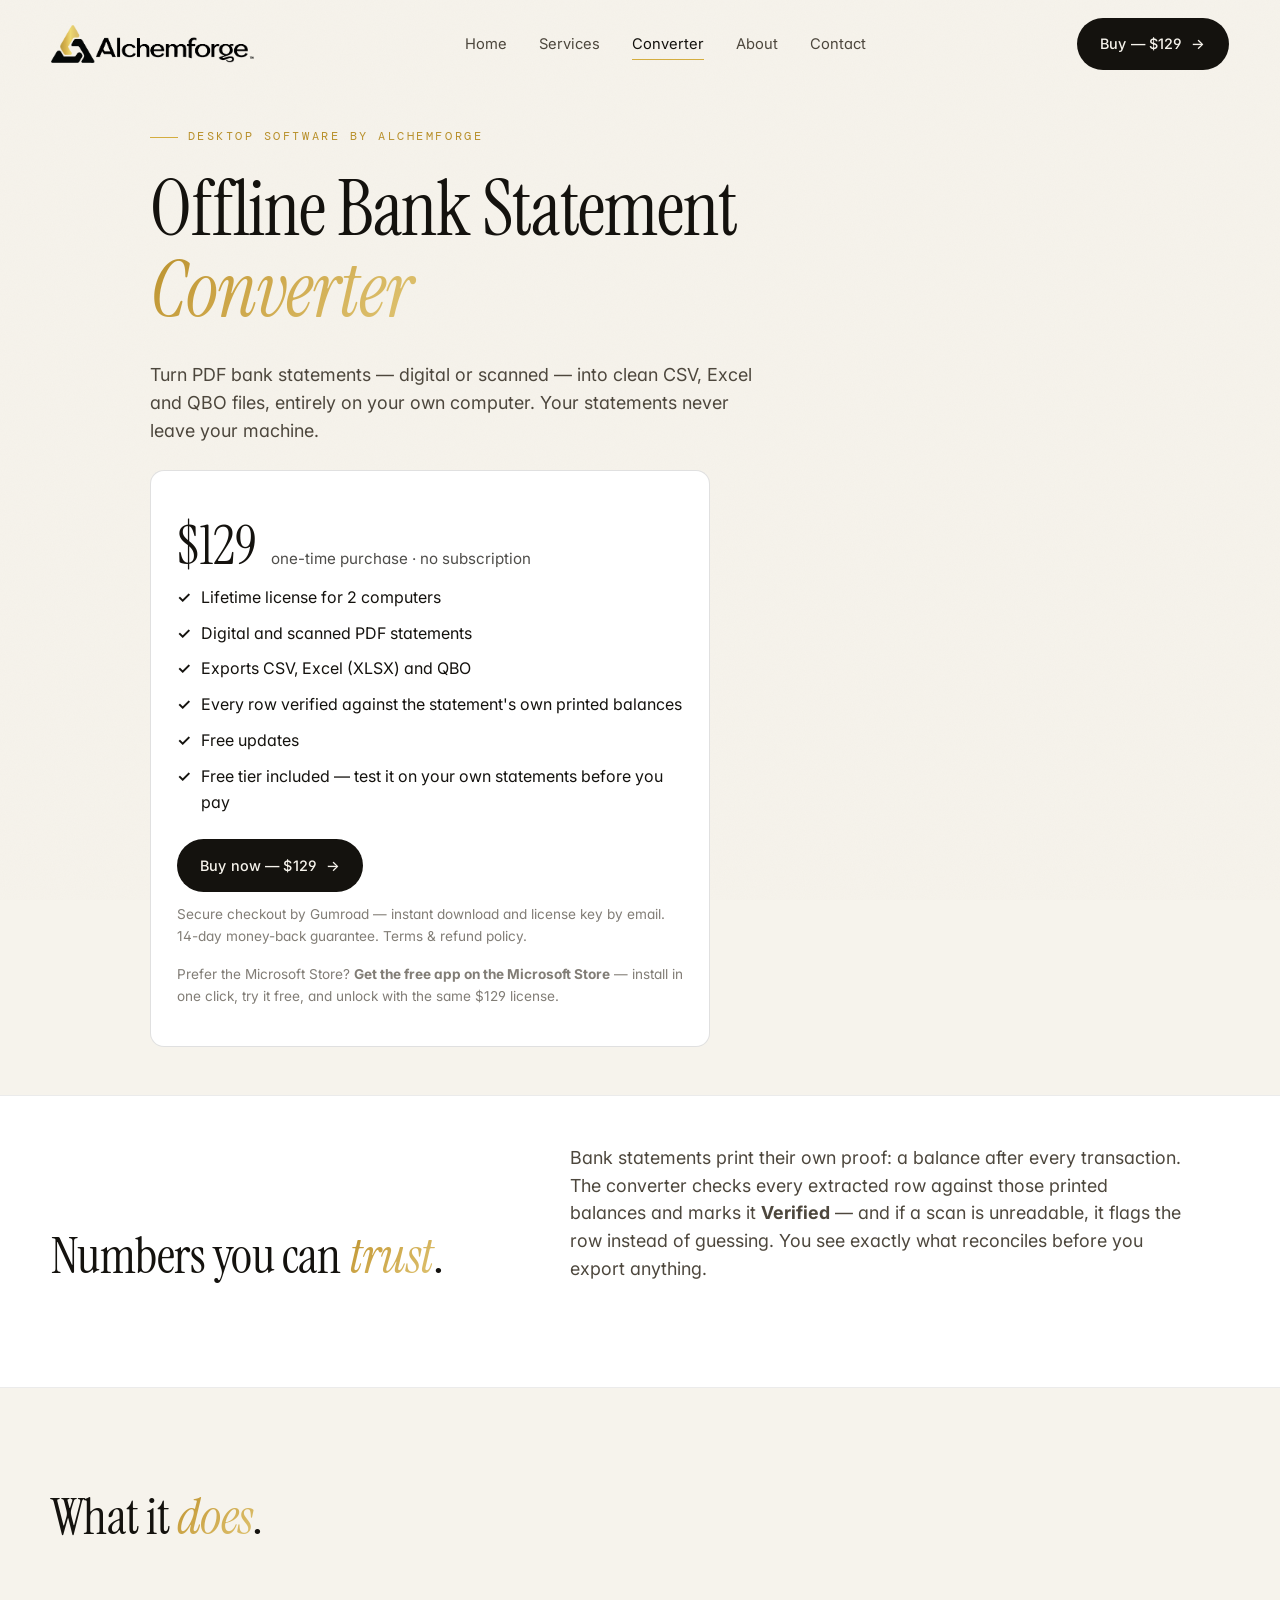
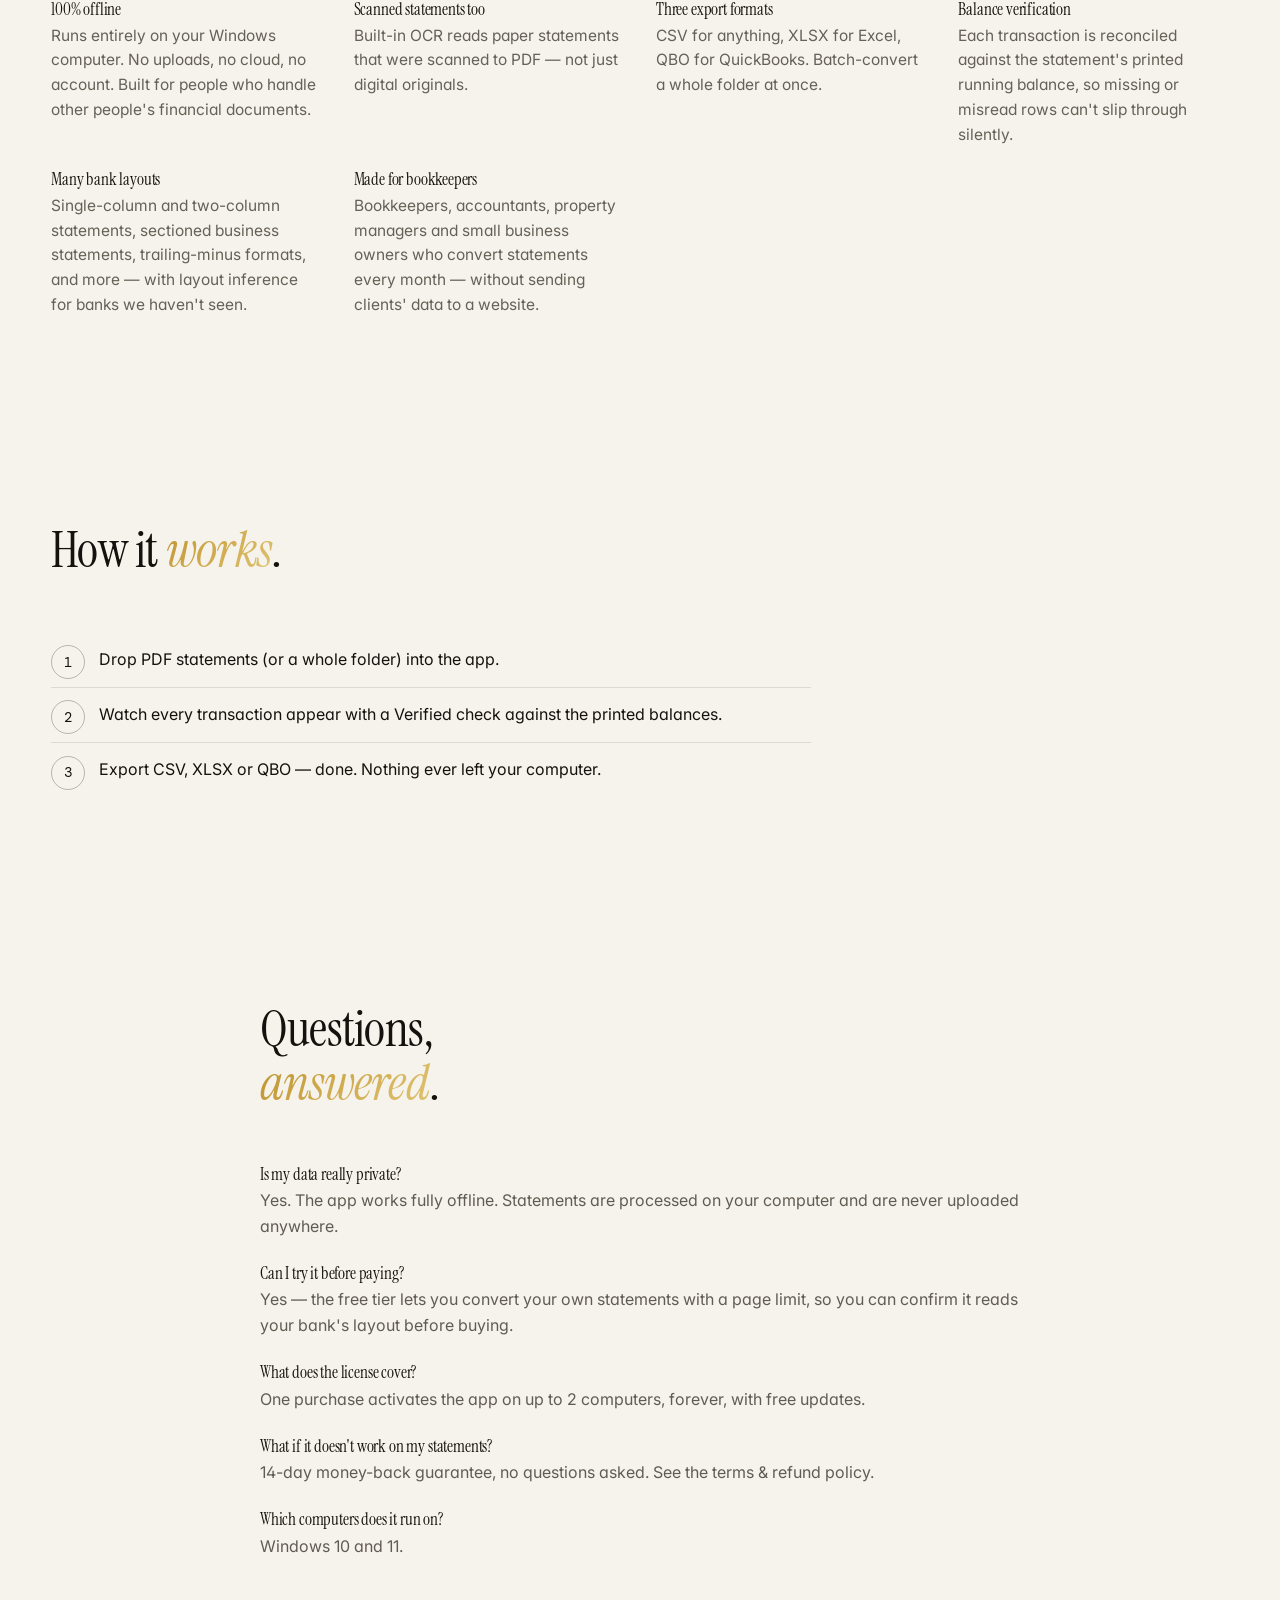
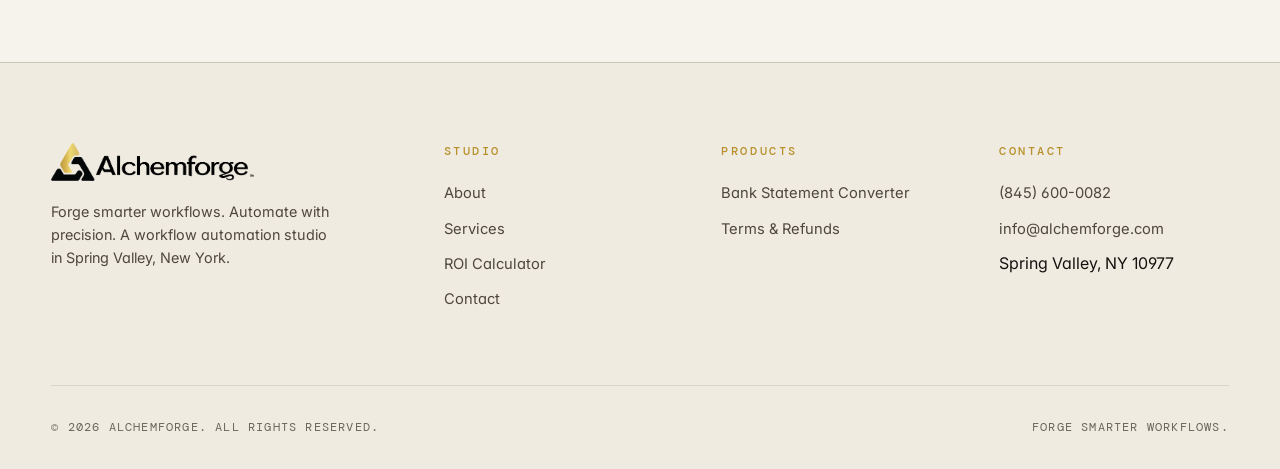
==== commit 27d05ceb: "Add Microsoft Store link to converter page Co-Authored-By: Claude Fable 5 <noreply@anthropic.com> Cl" ====
--- a/converter.html
+++ b/converter.html
@@ -33,6 +33,7 @@
   "applicationCategory": "BusinessApplication",
   "description": "Converts PDF bank statements (digital and scanned) into CSV, XLSX and QBO files entirely offline on the user's own computer. Every transaction is verified against the statement's printed running balances. No uploads, no cloud, no account.",
   "url": "https://alchemforge.com/converter.html",
+  "installUrl": "https://apps.microsoft.com/detail/9P2DT3RD35FG",
   "offers": {
     "@type": "Offer",
     "price": "129.00",
@@ -174,6 +175,9 @@
           Secure checkout by Gumroad — instant download and license key by email.
           14-day money-back guarantee. <a href="terms.html">Terms &amp; refund policy</a>.
         </p>
+        <p class="buy-smallprint">
+          Prefer the Microsoft Store? <a href="https://apps.microsoft.com/detail/9P2DT3RD35FG" target="_blank" rel="noopener"><strong>Get the free app on the Microsoft Store</strong></a> — install in one click, try it free, and unlock with the same $129 license.
+        </p>
       </div>
     </div>
   </section>
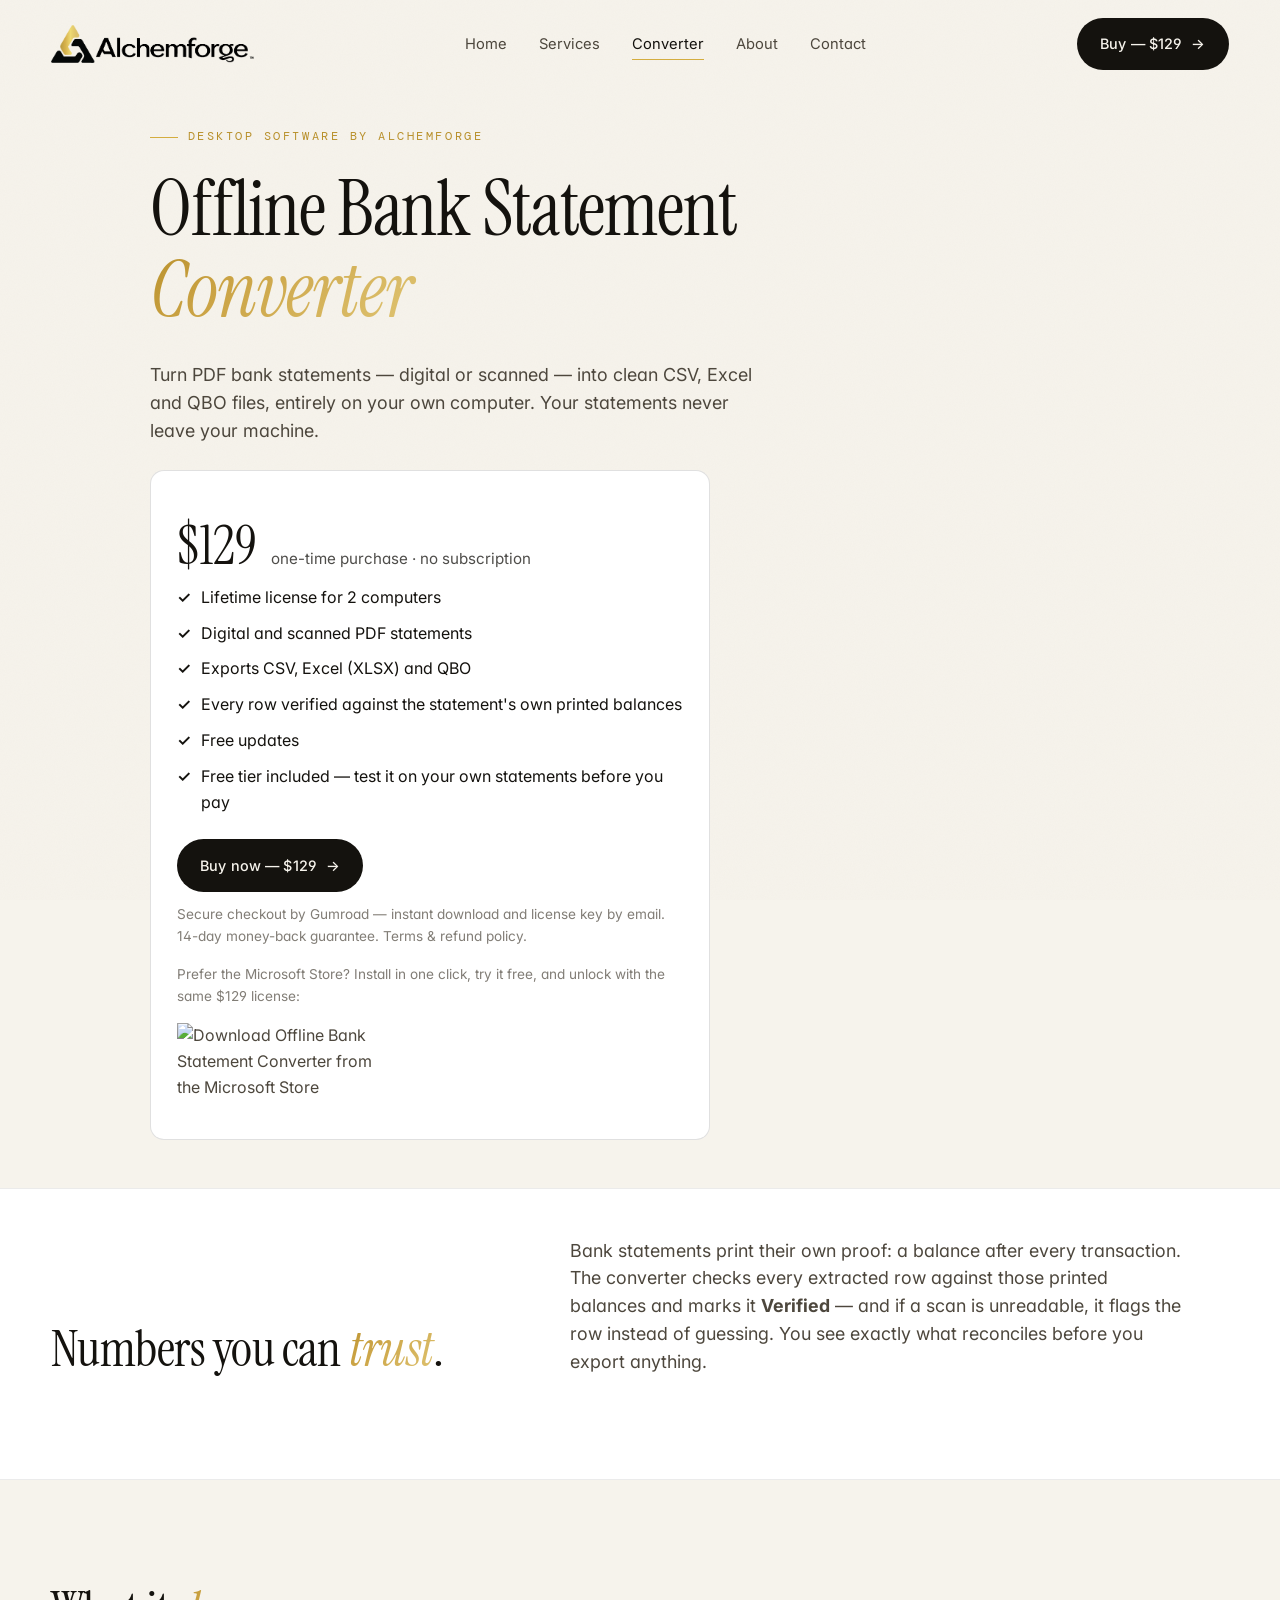
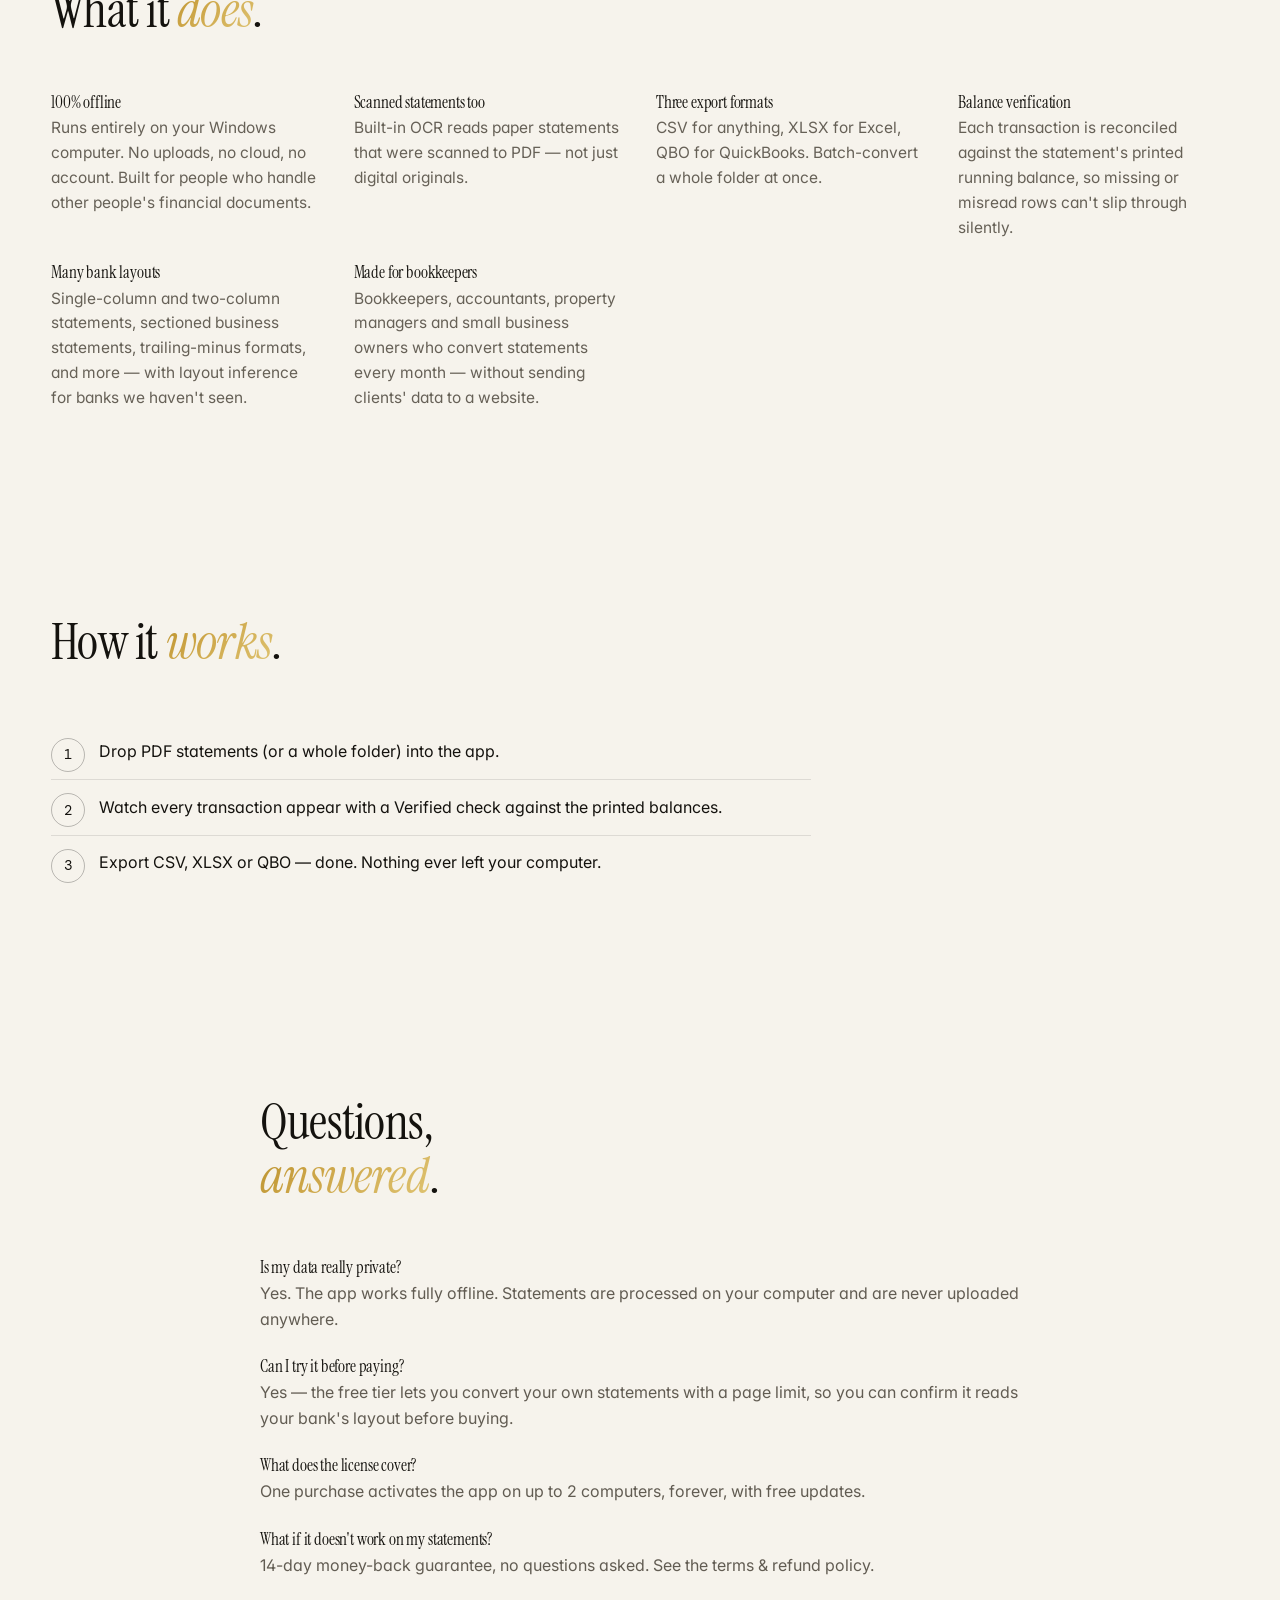
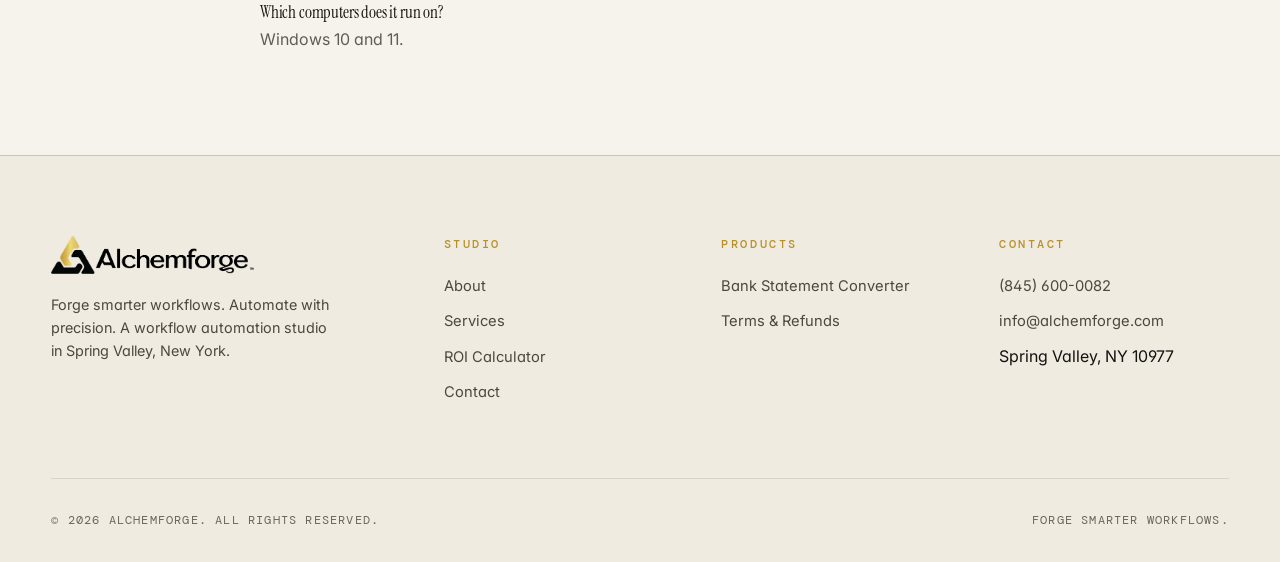
==== commit 5cb7e0fa: "Replace Store text link with official Microsoft Store badge Co-Authored-By: Claude Fable 5 <noreply@" ====
--- a/converter.html
+++ b/converter.html
@@ -176,7 +176,12 @@
           14-day money-back guarantee. <a href="terms.html">Terms &amp; refund policy</a>.
         </p>
         <p class="buy-smallprint">
-          Prefer the Microsoft Store? <a href="https://apps.microsoft.com/detail/9P2DT3RD35FG" target="_blank" rel="noopener"><strong>Get the free app on the Microsoft Store</strong></a> — install in one click, try it free, and unlock with the same $129 license.
+          Prefer the Microsoft Store? Install in one click, try it free, and unlock with the same $129 license:
+        </p>
+        <p style="margin-top: 0.6rem;">
+          <a href="https://apps.microsoft.com/detail/9P2DT3RD35FG?referrer=appbadge&amp;cid=alchemforge" target="_blank" rel="noopener">
+            <img src="https://get.microsoft.com/images/en-us%20dark.svg" width="200" alt="Download Offline Bank Statement Converter from the Microsoft Store" style="display:inline-block;"/>
+          </a>
         </p>
       </div>
     </div>
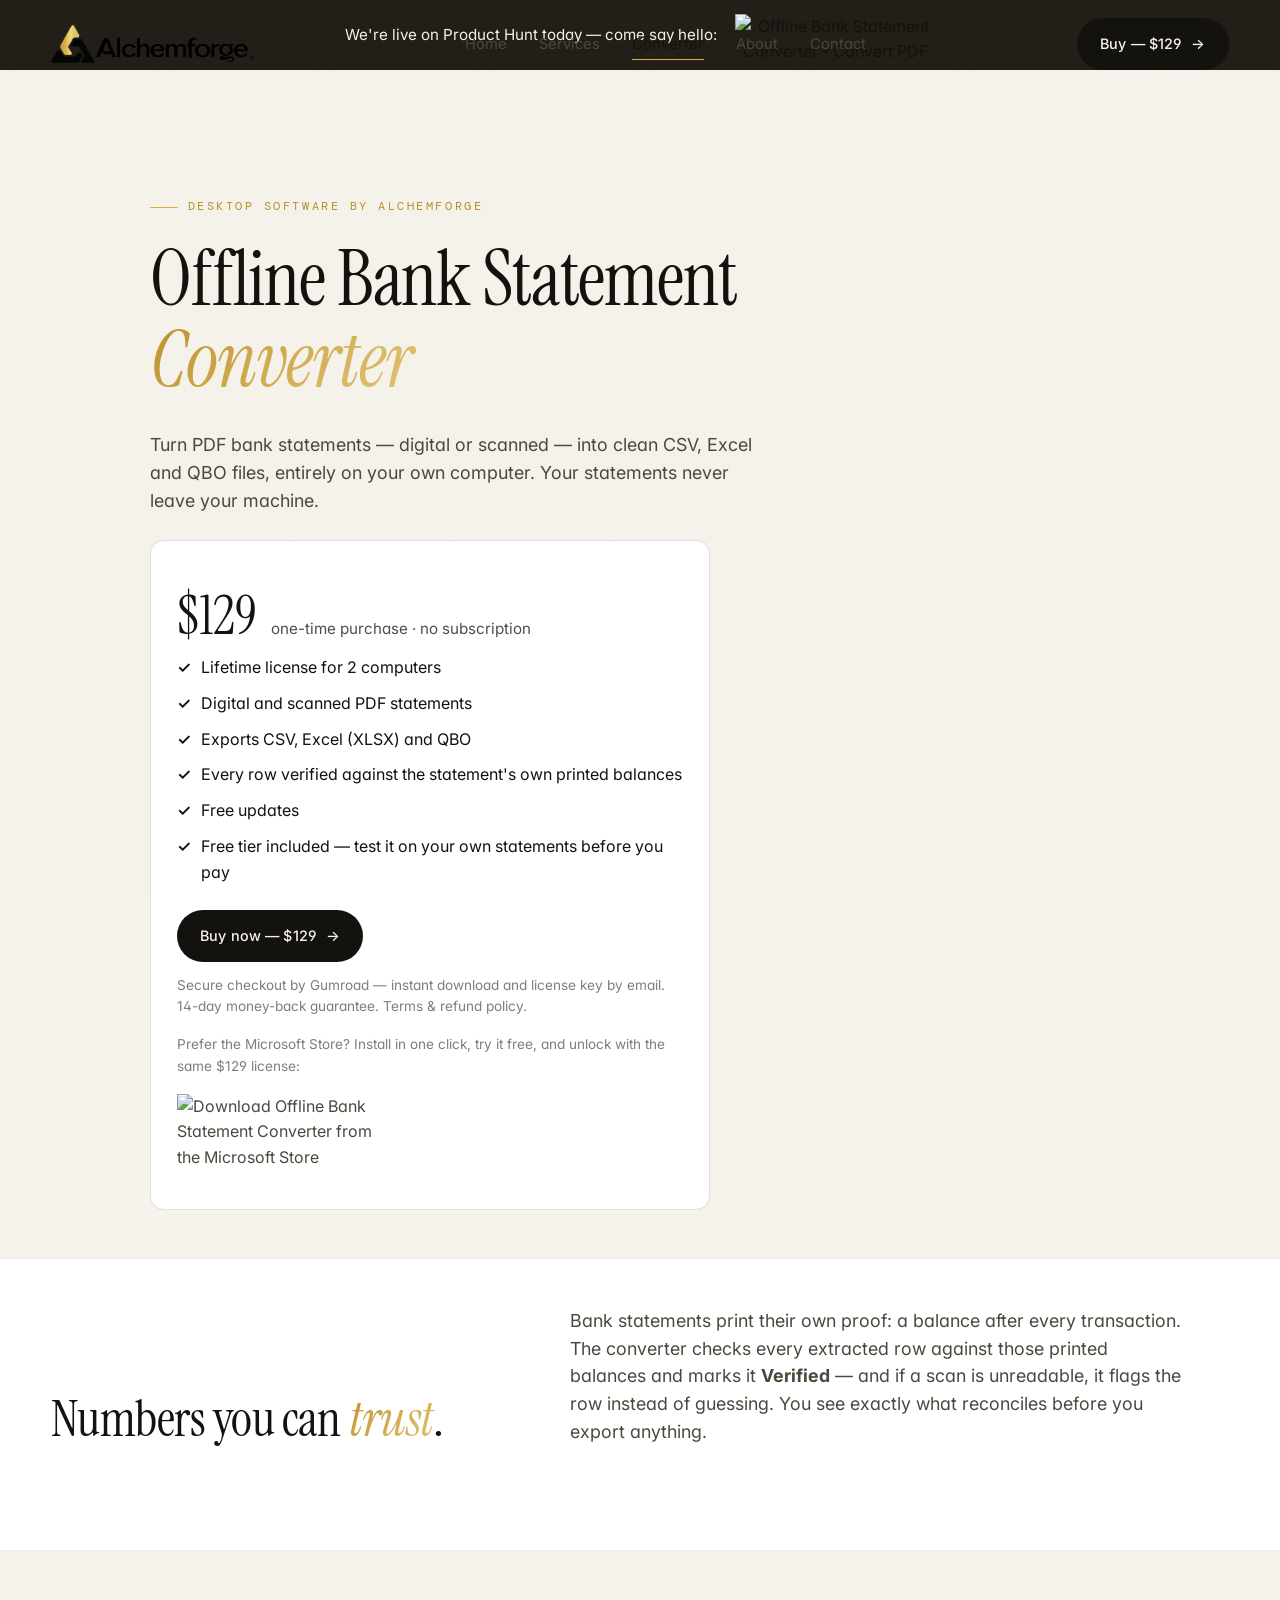
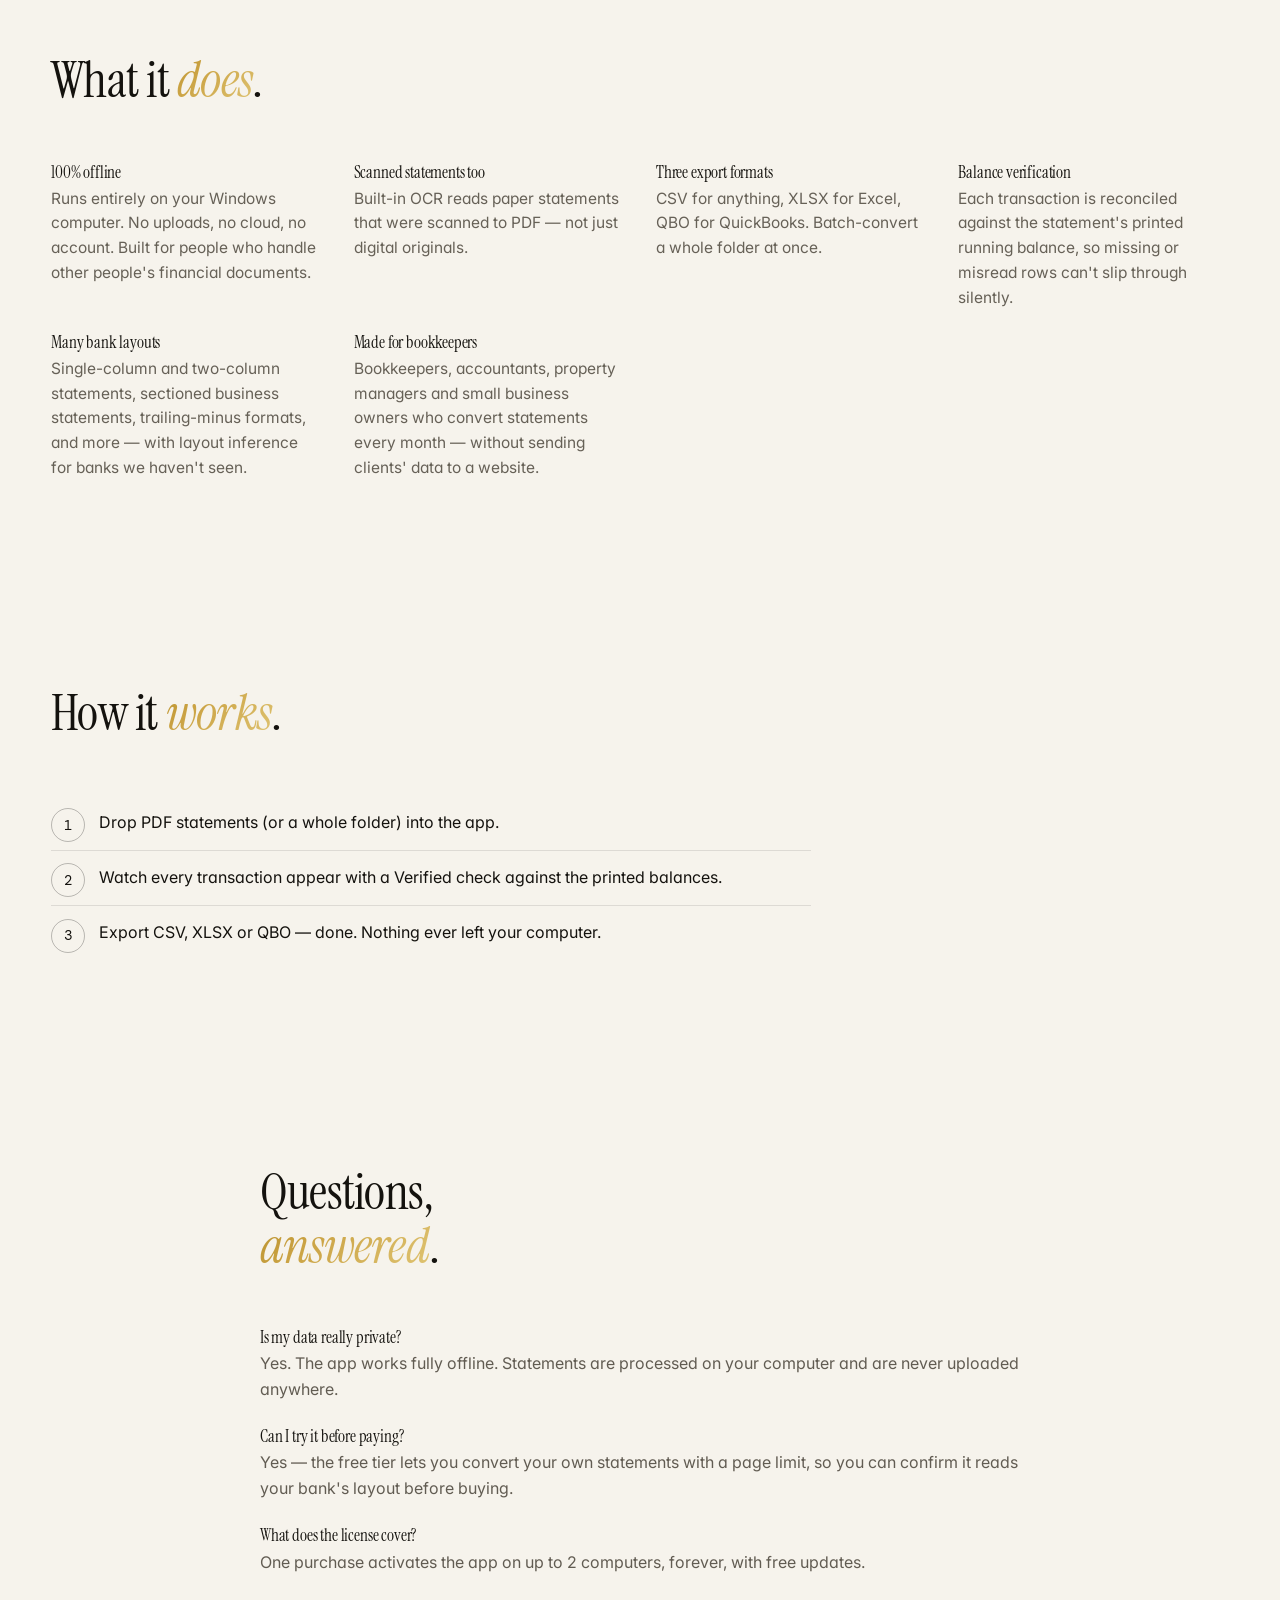
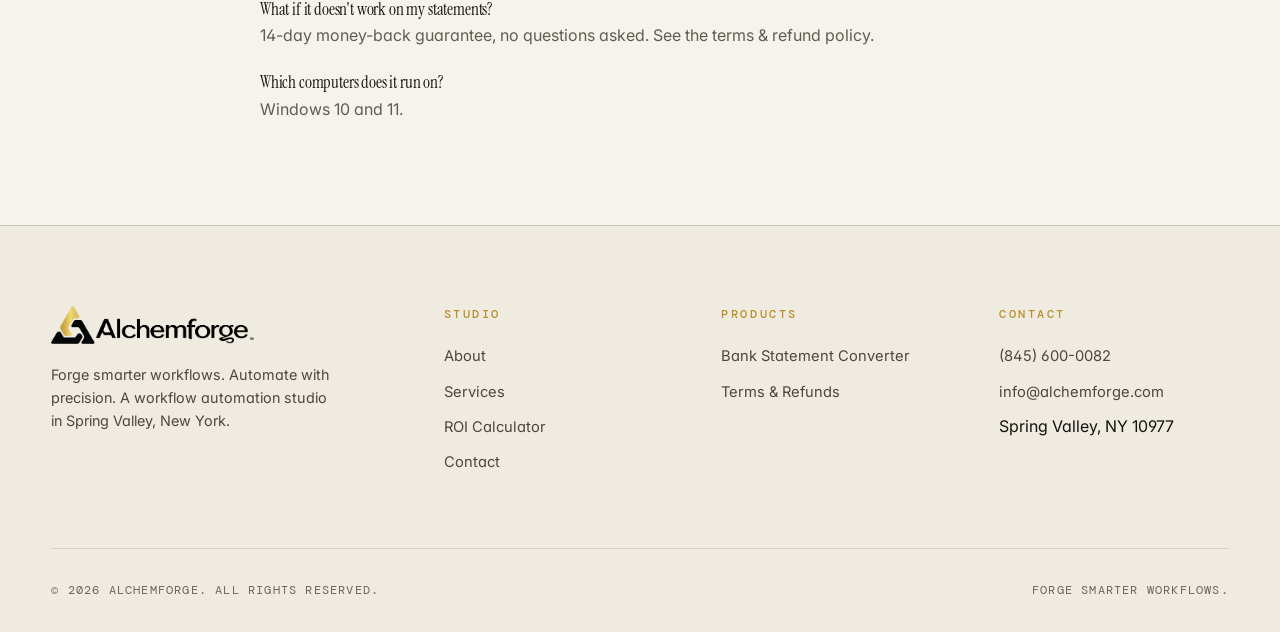
==== commit 84c059ef: "Add Product Hunt launch banner to converter page Co-Authored-By: Claude Fable 5 <noreply@anthropic.c" ====
--- a/converter.html
+++ b/converter.html
@@ -148,6 +148,11 @@
 
 <main id="main">
 
+  <div style="background:#221e18; padding:0.85rem 1rem; text-align:center;">
+    <span style="color:#f6f3ec; font-size:0.95rem; margin-right:0.9rem; vertical-align:middle;">We're live on Product Hunt today — come say hello:</span>
+    <a href="https://www.producthunt.com/products/offline-bank-statement-converter?embed=true&amp;utm_source=badge-featured&amp;utm_medium=badge&amp;utm_campaign=badge-offline-bank-statement-converter" target="_blank" rel="noopener noreferrer" style="display:inline-block; vertical-align:middle;"><img alt="Offline Bank Statement Converter - Convert PDF bank statements offline — CSV, Excel, QBO | Product Hunt" width="200" height="43" src="https://api.producthunt.com/widgets/embed-image/v1/featured.svg?post_id=1280629&amp;theme=dark&amp;t=1792077222164" style="width:200px; height:43px;"></a>
+  </div>
+
   <section class="product-hero">
     <div class="wrap">
       <span class="eyebrow">Desktop software by Alchemforge</span>
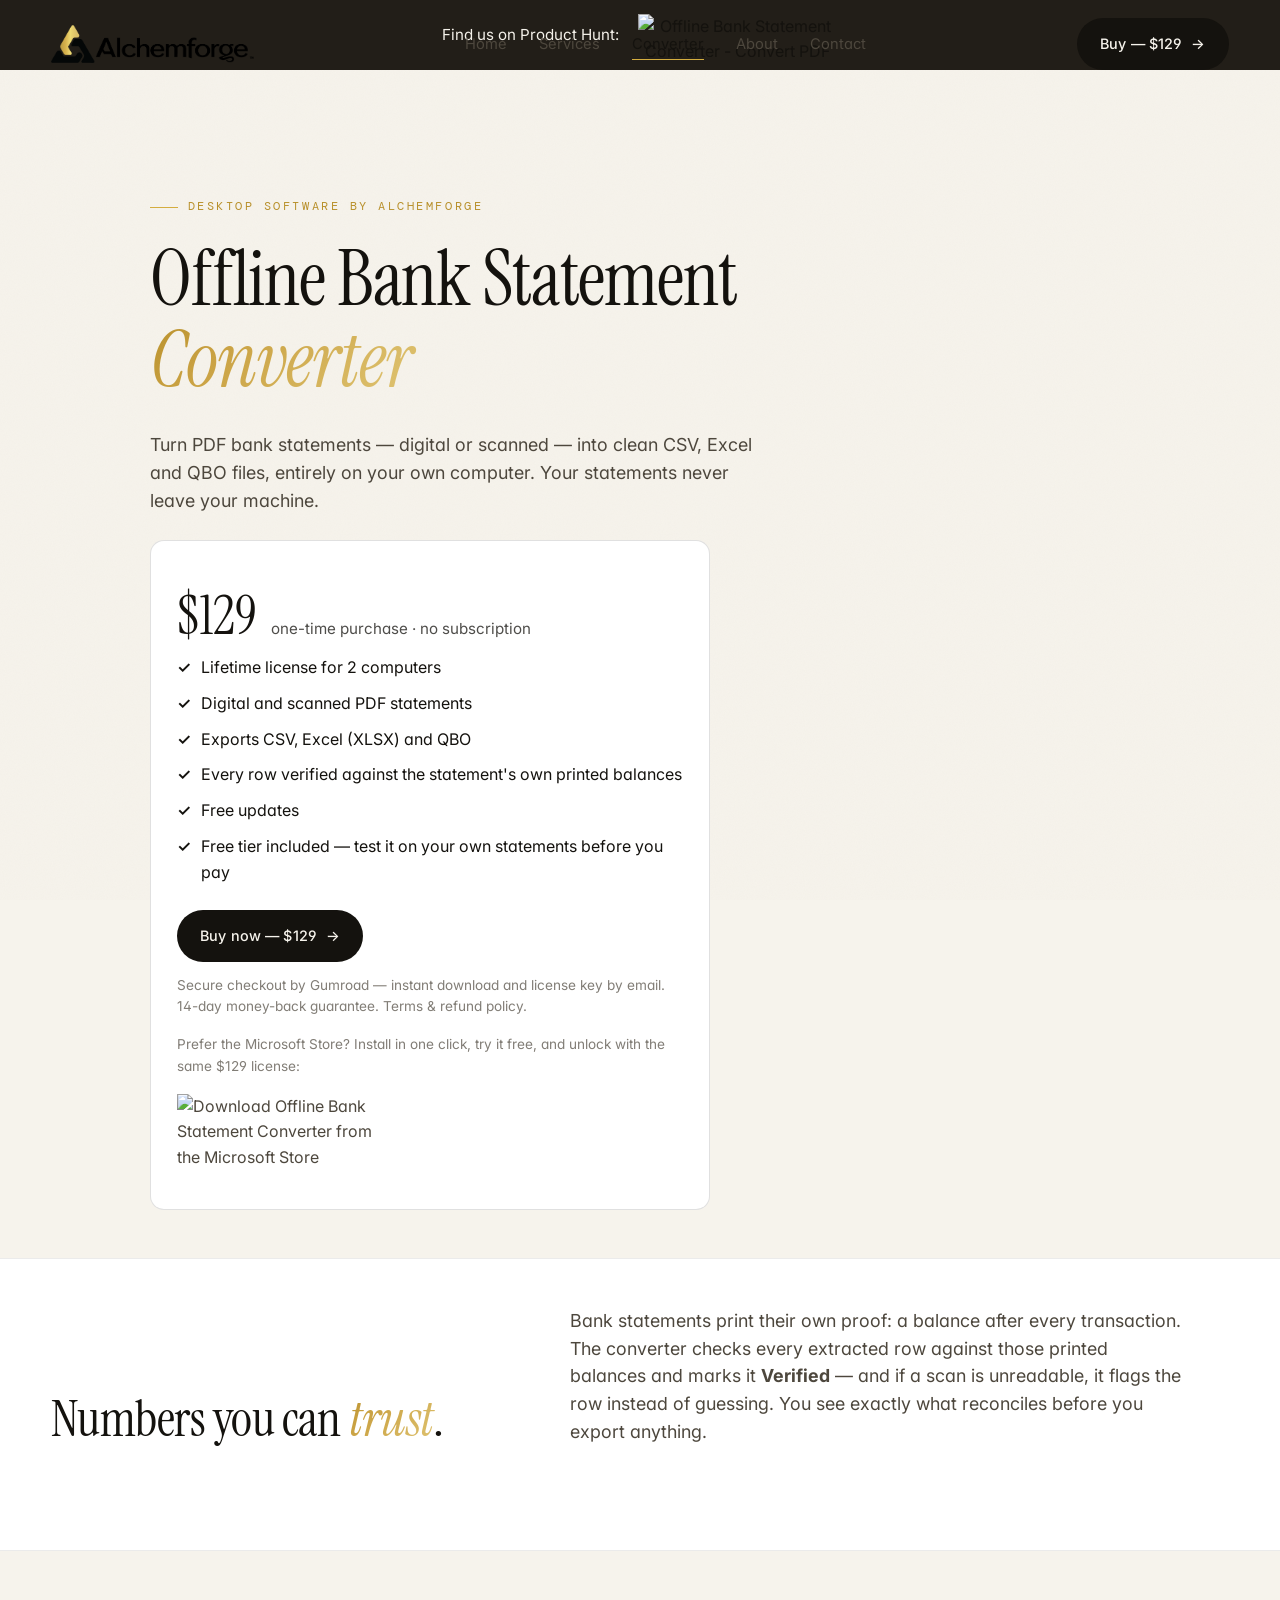
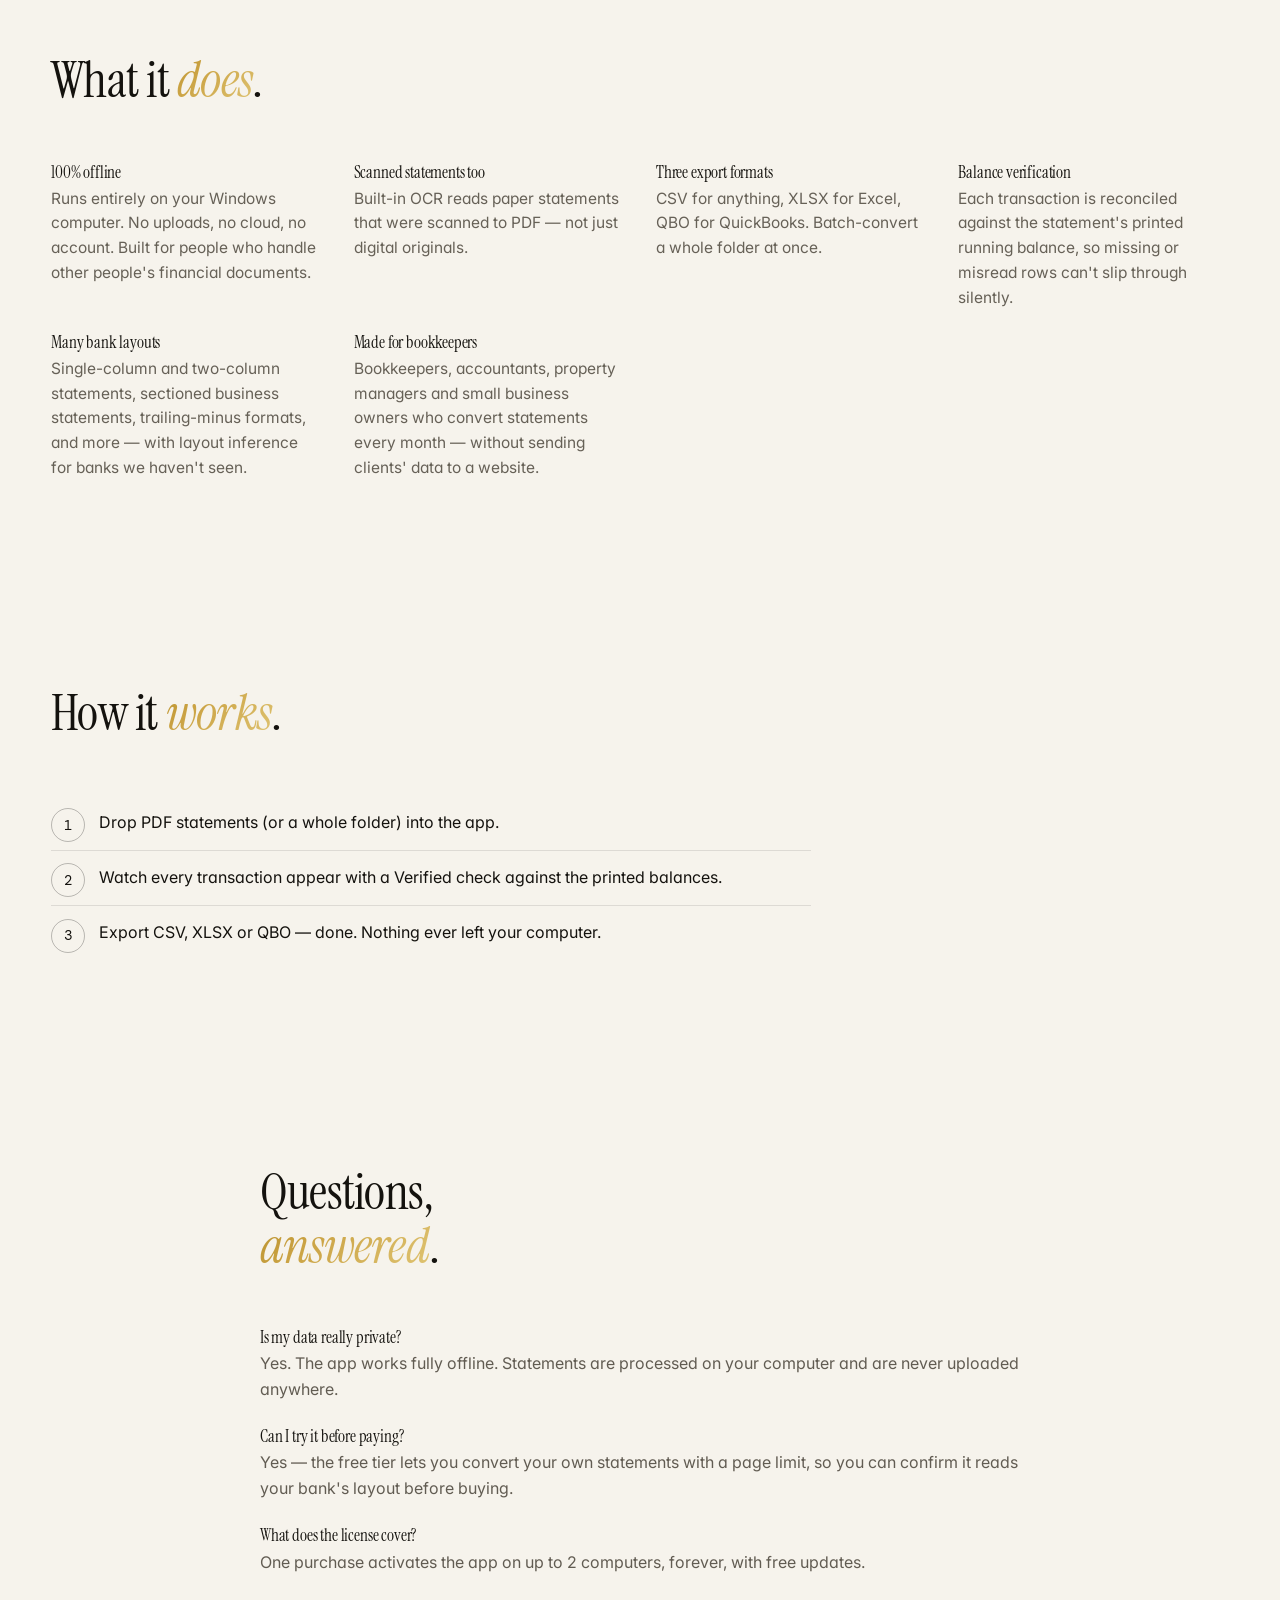
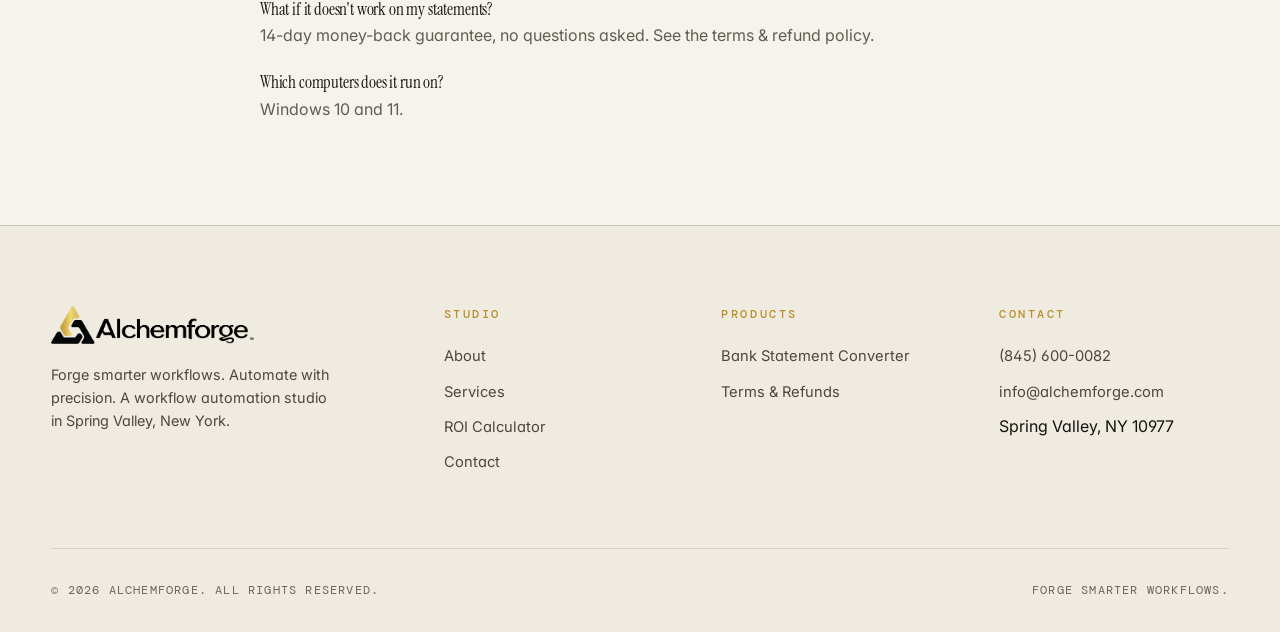
==== commit 2bc21174: "Update Product Hunt banner wording after launch day Co-Authored-By: Claude Fable 5 <noreply@anthropi" ====
--- a/converter.html
+++ b/converter.html
@@ -149,7 +149,7 @@
 <main id="main">
 
   <div style="background:#221e18; padding:0.85rem 1rem; text-align:center;">
-    <span style="color:#f6f3ec; font-size:0.95rem; margin-right:0.9rem; vertical-align:middle;">We're live on Product Hunt today — come say hello:</span>
+    <span style="color:#f6f3ec; font-size:0.95rem; margin-right:0.9rem; vertical-align:middle;">Find us on Product Hunt:</span>
     <a href="https://www.producthunt.com/products/offline-bank-statement-converter?embed=true&amp;utm_source=badge-featured&amp;utm_medium=badge&amp;utm_campaign=badge-offline-bank-statement-converter" target="_blank" rel="noopener noreferrer" style="display:inline-block; vertical-align:middle;"><img alt="Offline Bank Statement Converter - Convert PDF bank statements offline — CSV, Excel, QBO | Product Hunt" width="200" height="43" src="https://api.producthunt.com/widgets/embed-image/v1/featured.svg?post_id=1280629&amp;theme=dark&amp;t=1792077222164" style="width:200px; height:43px;"></a>
   </div>
 
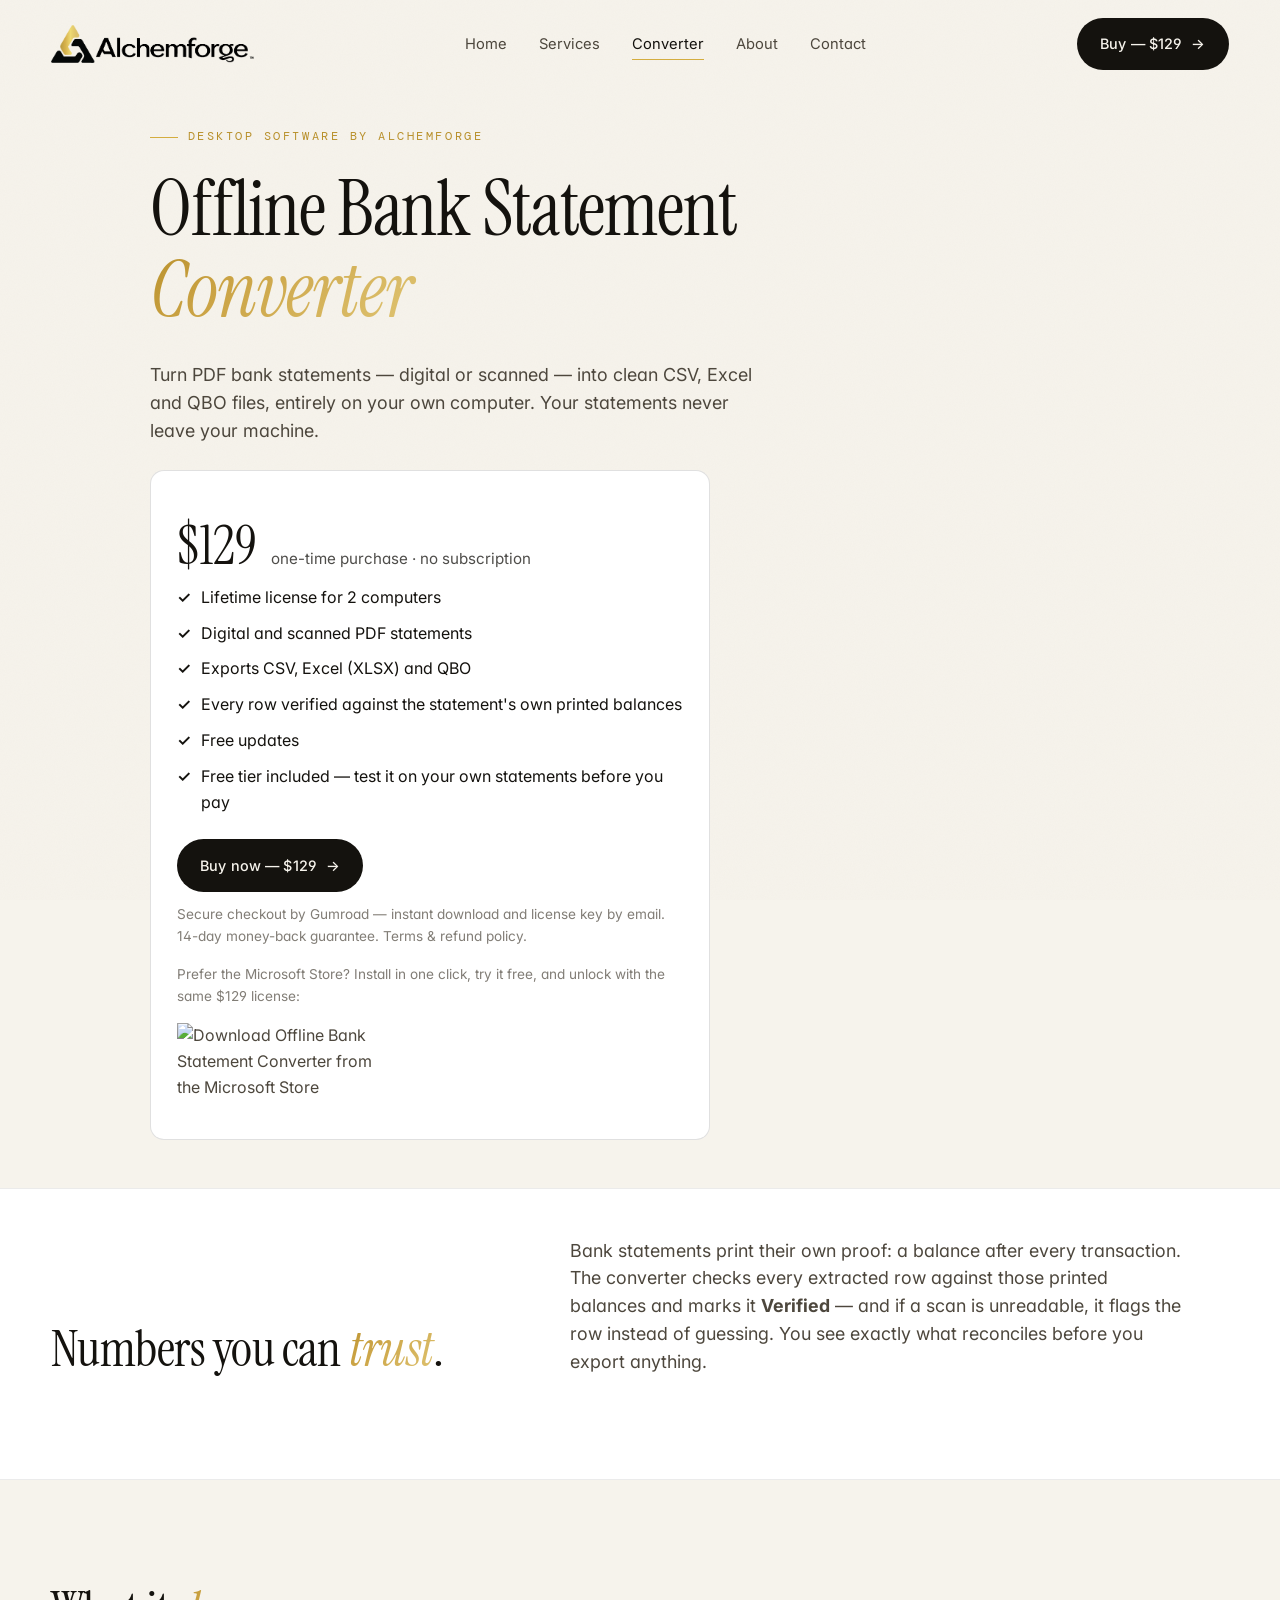
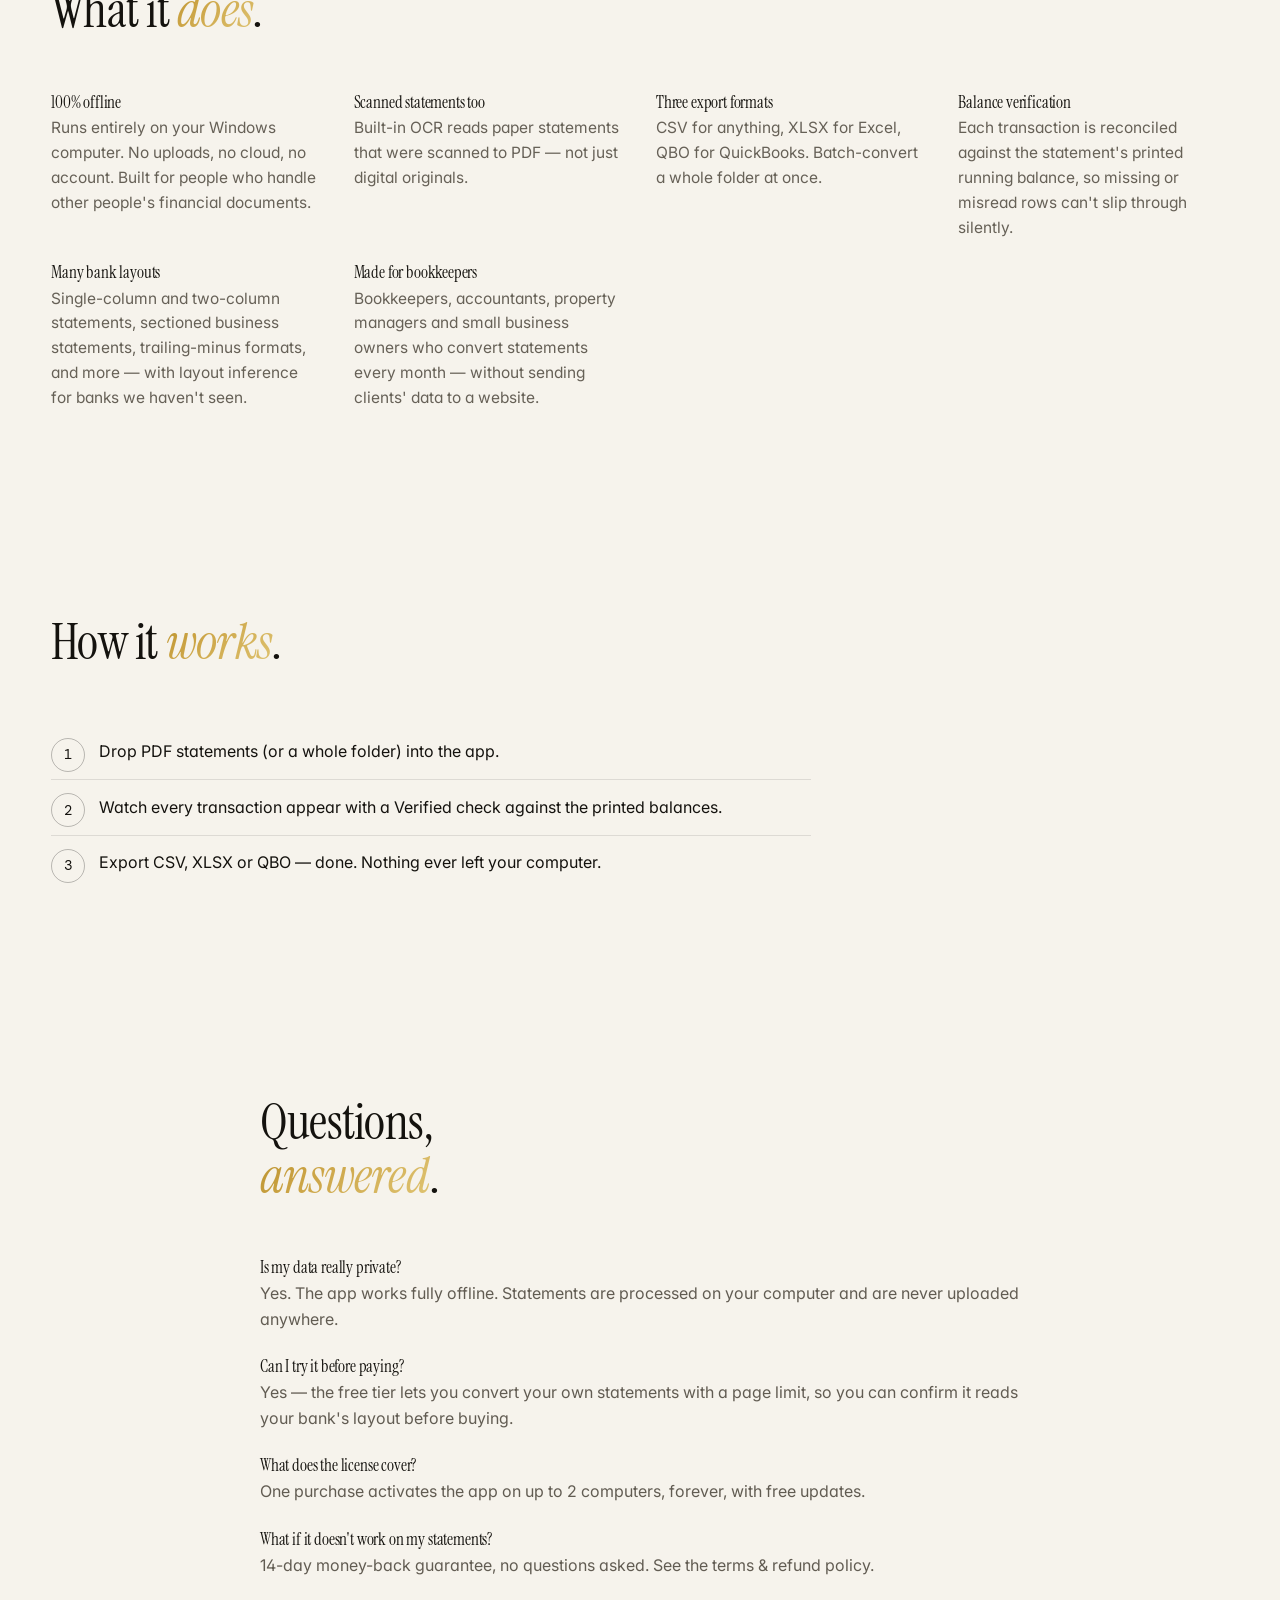
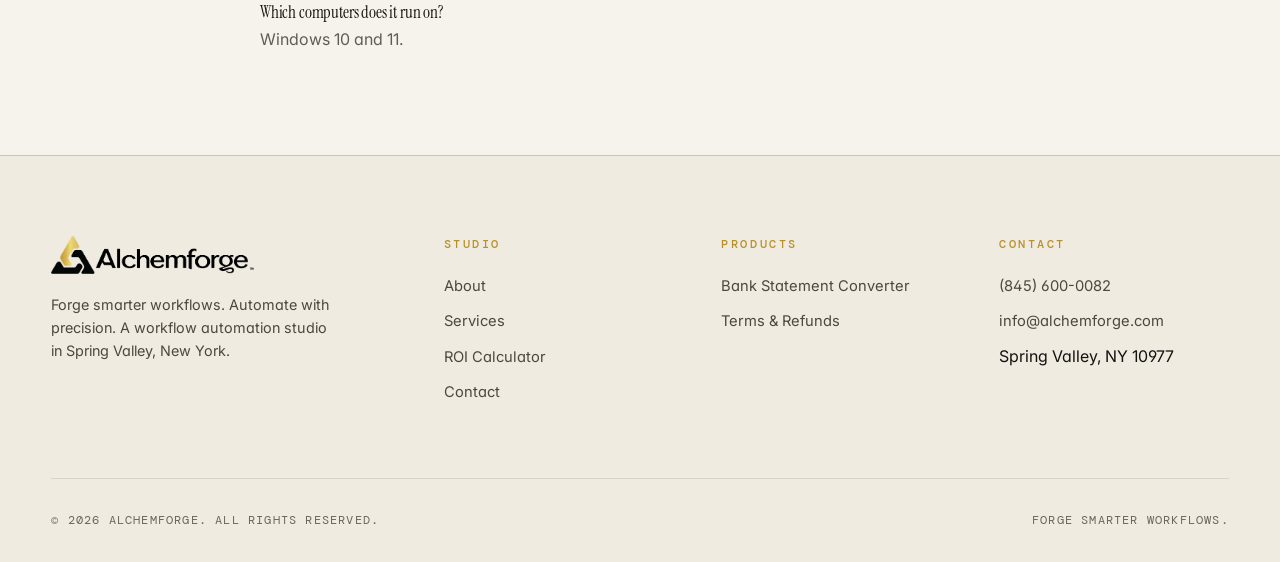
==== commit 3544f23c: "Remove Product Hunt banner from converter page Co-Authored-By: Claude Fable 5 <noreply@anthropic.com" ====
--- a/converter.html
+++ b/converter.html
@@ -148,11 +148,6 @@
 
 <main id="main">
 
-  <div style="background:#221e18; padding:0.85rem 1rem; text-align:center;">
-    <span style="color:#f6f3ec; font-size:0.95rem; margin-right:0.9rem; vertical-align:middle;">Find us on Product Hunt:</span>
-    <a href="https://www.producthunt.com/products/offline-bank-statement-converter?embed=true&amp;utm_source=badge-featured&amp;utm_medium=badge&amp;utm_campaign=badge-offline-bank-statement-converter" target="_blank" rel="noopener noreferrer" style="display:inline-block; vertical-align:middle;"><img alt="Offline Bank Statement Converter - Convert PDF bank statements offline — CSV, Excel, QBO | Product Hunt" width="200" height="43" src="https://api.producthunt.com/widgets/embed-image/v1/featured.svg?post_id=1280629&amp;theme=dark&amp;t=1792077222164" style="width:200px; height:43px;"></a>
-  </div>
-
   <section class="product-hero">
     <div class="wrap">
       <span class="eyebrow">Desktop software by Alchemforge</span>
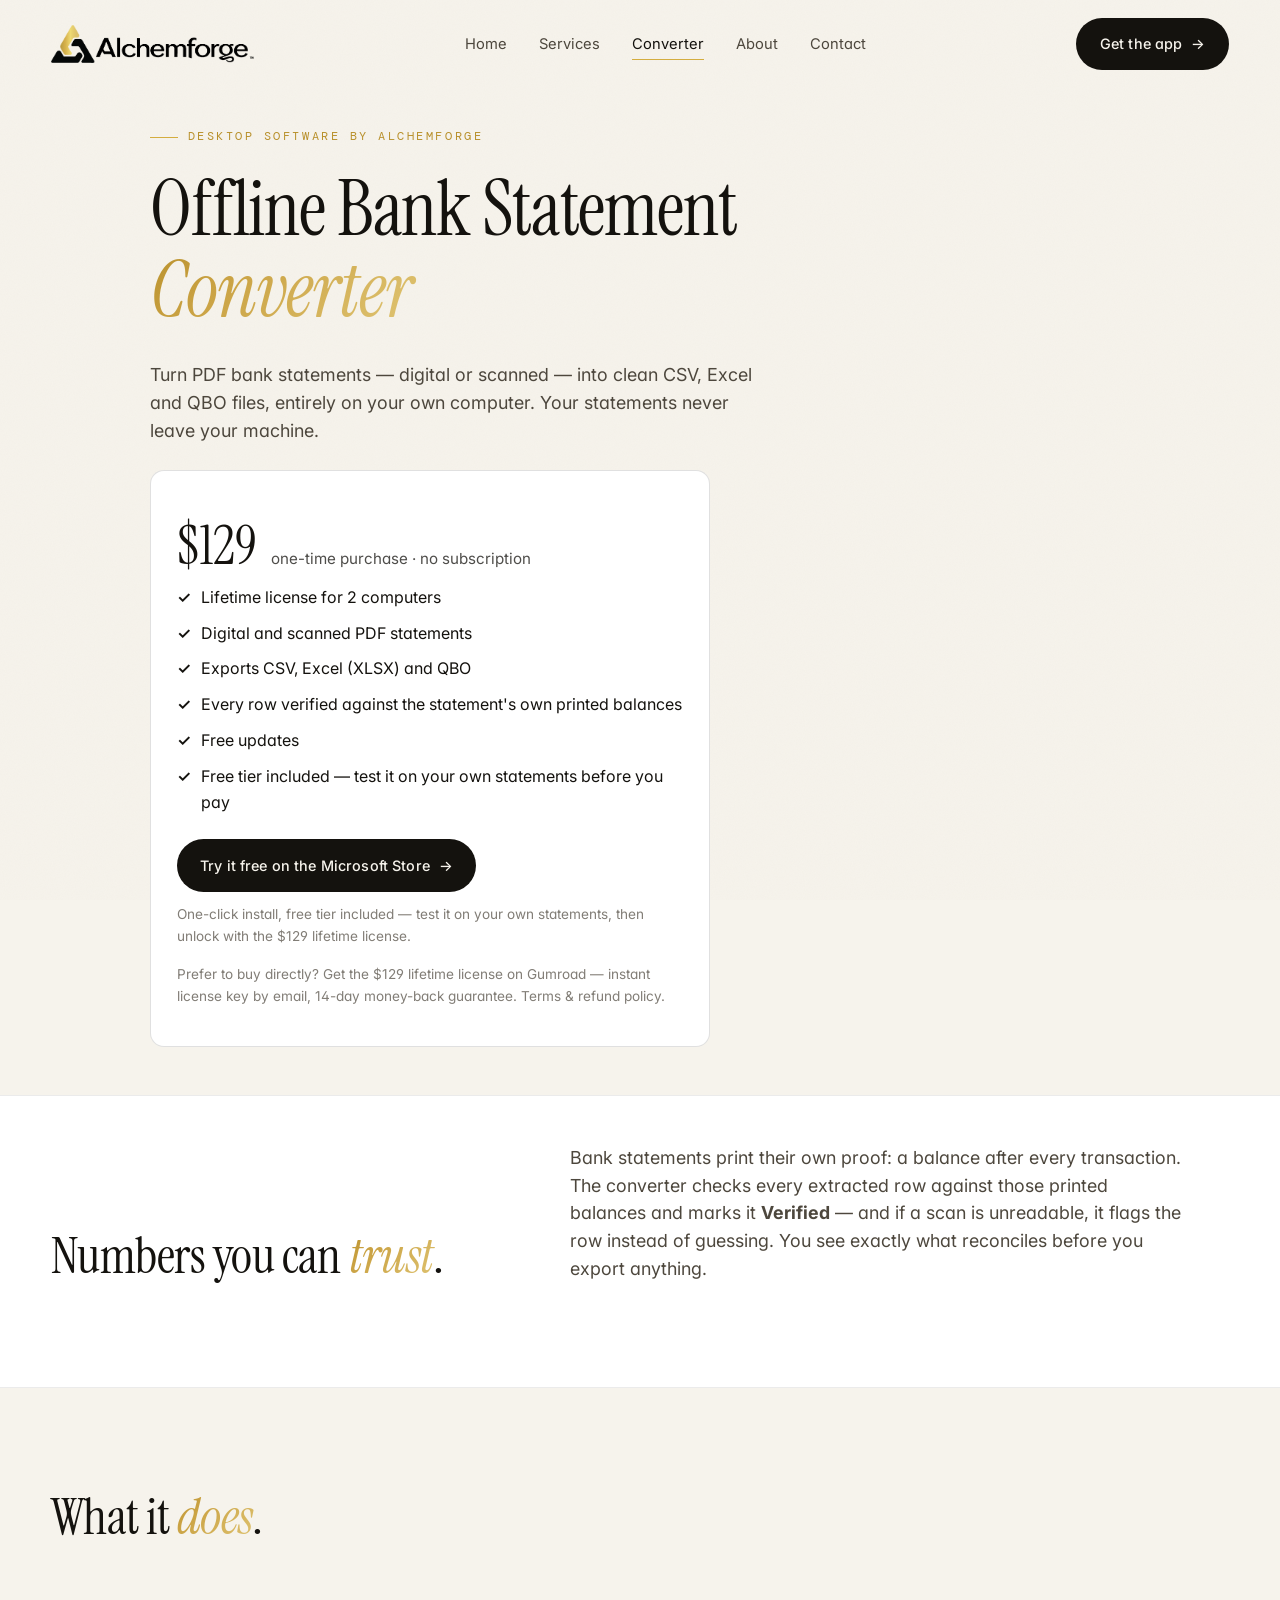
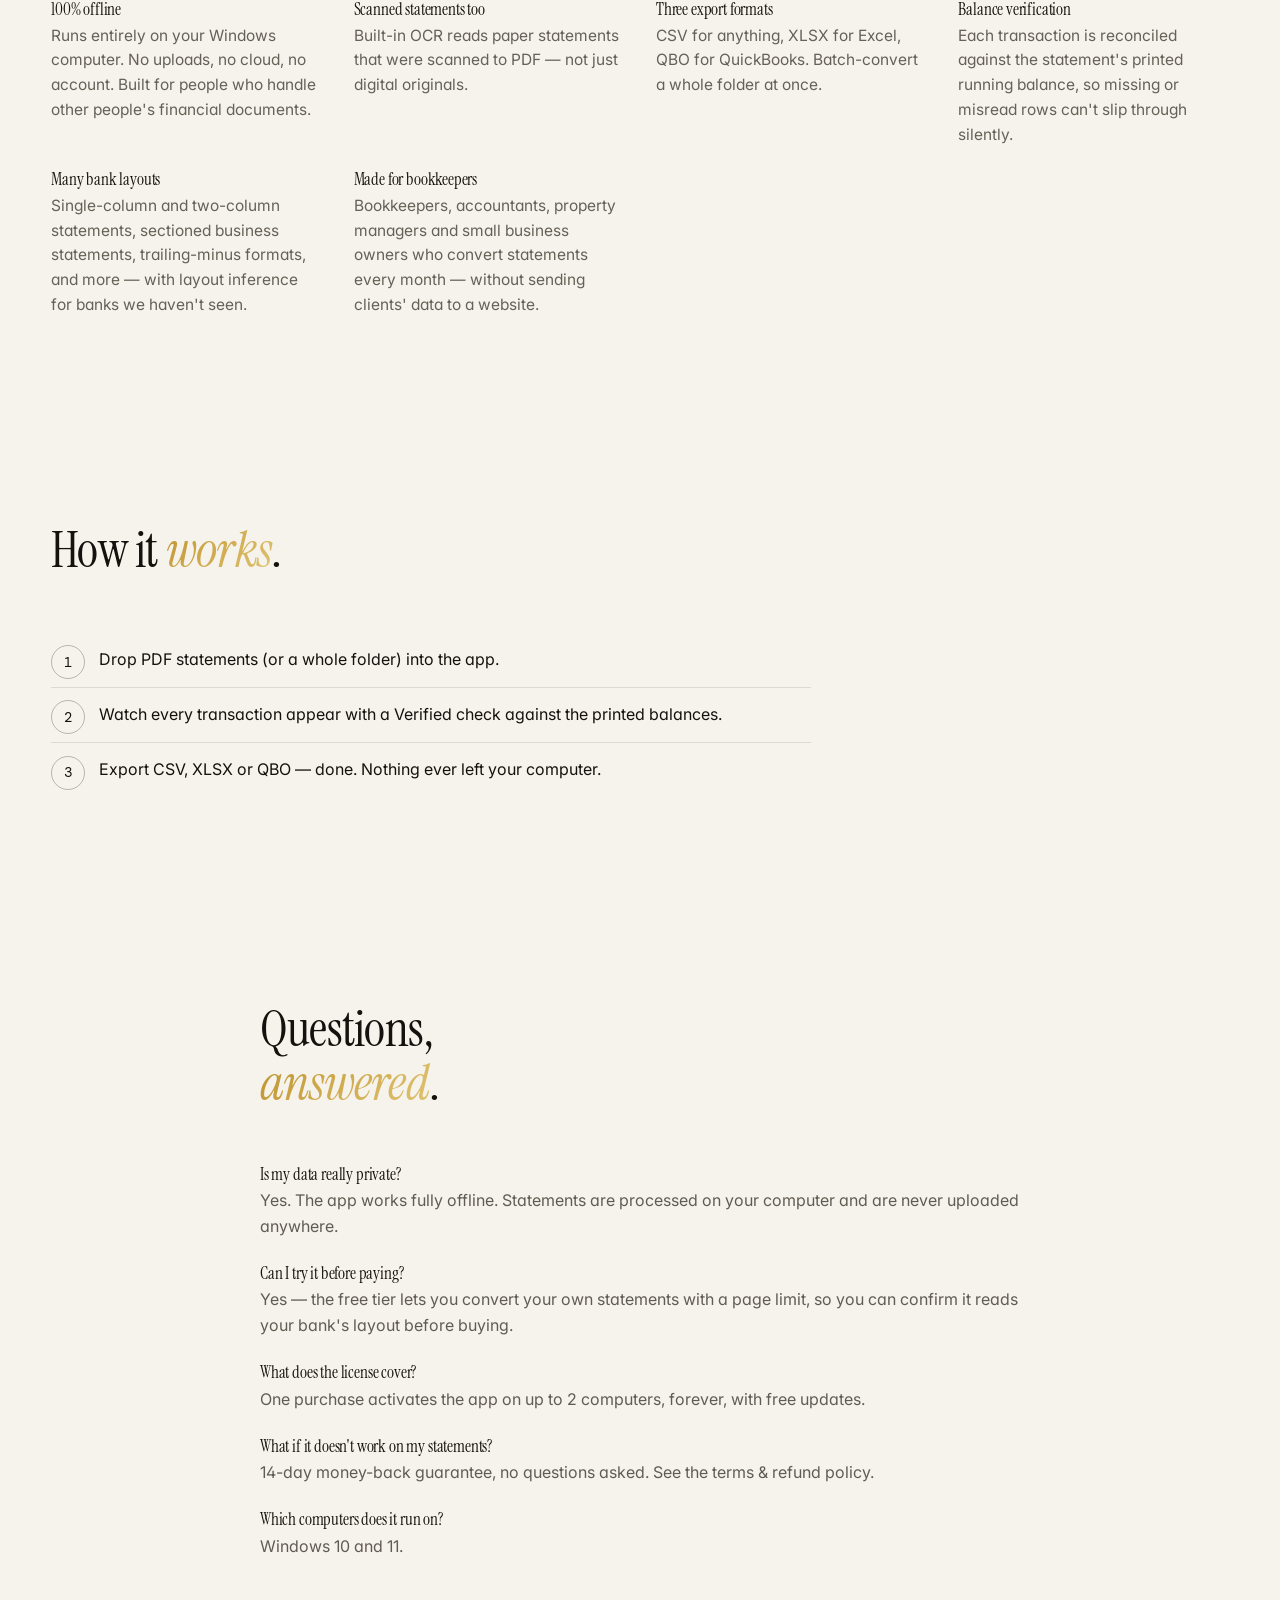
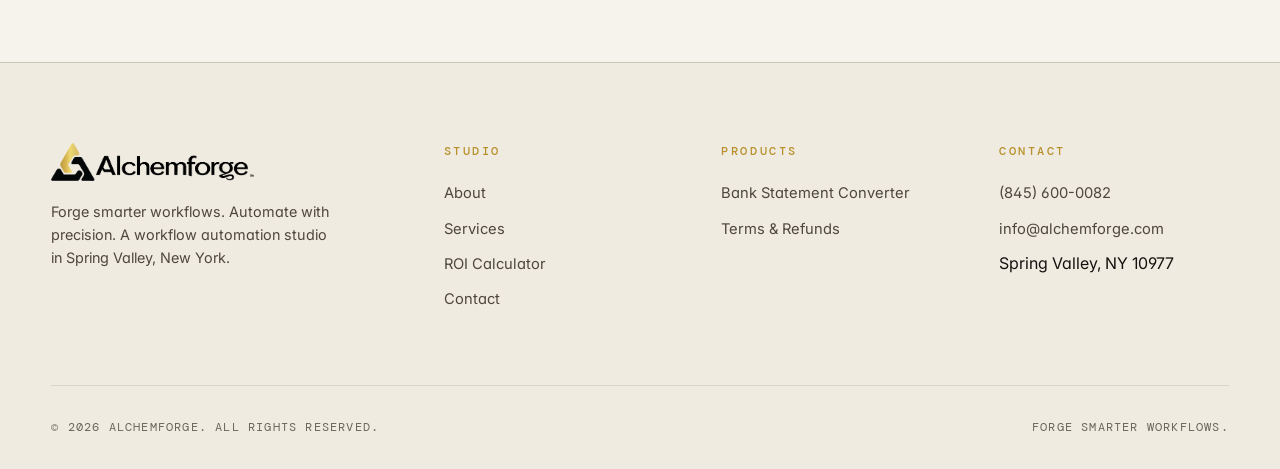
==== commit e184a92a: "Converter page: Microsoft Store as main button (cid tracking for Google ads)" ====
--- a/converter.html
+++ b/converter.html
@@ -129,7 +129,7 @@
         <li><a href="contact.html">Contact</a></li>
       </ul>
     </nav>
-    <a class="btn btn-primary" href="#buy"><span class="label">Buy — $129</span><span class="arrow">→</span></a>
+    <a class="btn btn-primary" href="#buy"><span class="label">Get the app</span><span class="arrow">→</span></a>
     <button class="menu-toggle" aria-label="Open menu" aria-controls="mobilePanel" aria-expanded="false"><span></span></button>
   </div>
 </header>
@@ -142,7 +142,7 @@
     <li><a href="about.html">About</a></li>
     <li><a href="contact.html">Contact</a></li>
   </ul>
-  <a class="btn btn-primary" href="#buy"><span class="label">Buy — $129</span><span class="arrow">→</span></a>
+  <a class="btn btn-primary" href="#buy"><span class="label">Get the app</span><span class="arrow">→</span></a>
   <div class="meta">Spring Valley, NY · (845) 600-0082</div>
 </div>
 
@@ -170,19 +170,23 @@
           <li>Free updates</li>
           <li>Free tier included — test it on your own statements before you pay</li>
         </ul>
-        <a class="btn btn-primary" href="https://alchemforge.gumroad.com/l/iflgeir" target="_blank" rel="noopener"><span class="label">Buy now — $129</span><span class="arrow">→</span></a>
+        <a class="btn btn-primary" id="storeCta" href="https://apps.microsoft.com/detail/9P2DT3RD35FG?cid=website" target="_blank" rel="noopener"><span class="label">Try it free on the Microsoft Store</span><span class="arrow">→</span></a>
         <p class="buy-smallprint">
-          Secure checkout by Gumroad — instant download and license key by email.
-          14-day money-back guarantee. <a href="terms.html">Terms &amp; refund policy</a>.
+          One-click install, free tier included — test it on your own statements, then unlock with the $129 lifetime license.
         </p>
         <p class="buy-smallprint">
-          Prefer the Microsoft Store? Install in one click, try it free, and unlock with the same $129 license:
+          Prefer to buy directly? <a href="https://alchemforge.gumroad.com/l/iflgeir" target="_blank" rel="noopener">Get the $129 lifetime license on Gumroad</a> — instant license key by email, 14-day money-back guarantee. <a href="terms.html">Terms &amp; refund policy</a>.
         </p>
-        <p style="margin-top: 0.6rem;">
-          <a href="https://apps.microsoft.com/detail/9P2DT3RD35FG?referrer=appbadge&amp;cid=alchemforge" target="_blank" rel="noopener">
-            <img src="https://get.microsoft.com/images/en-us%20dark.svg" width="200" alt="Download Offline Bank Statement Converter from the Microsoft Store" style="display:inline-block;"/>
-          </a>
-        </p>
+        <script>
+          (function () {
+            try {
+              var p = new URLSearchParams(window.location.search);
+              if (p.has("gclid") || p.get("src") === "gads") {
+                document.getElementById("storeCta").href = "https://apps.microsoft.com/detail/9P2DT3RD35FG?cid=google_ads";
+              }
+            } catch (e) {}
+          })();
+        </script>
       </div>
     </div>
   </section>
